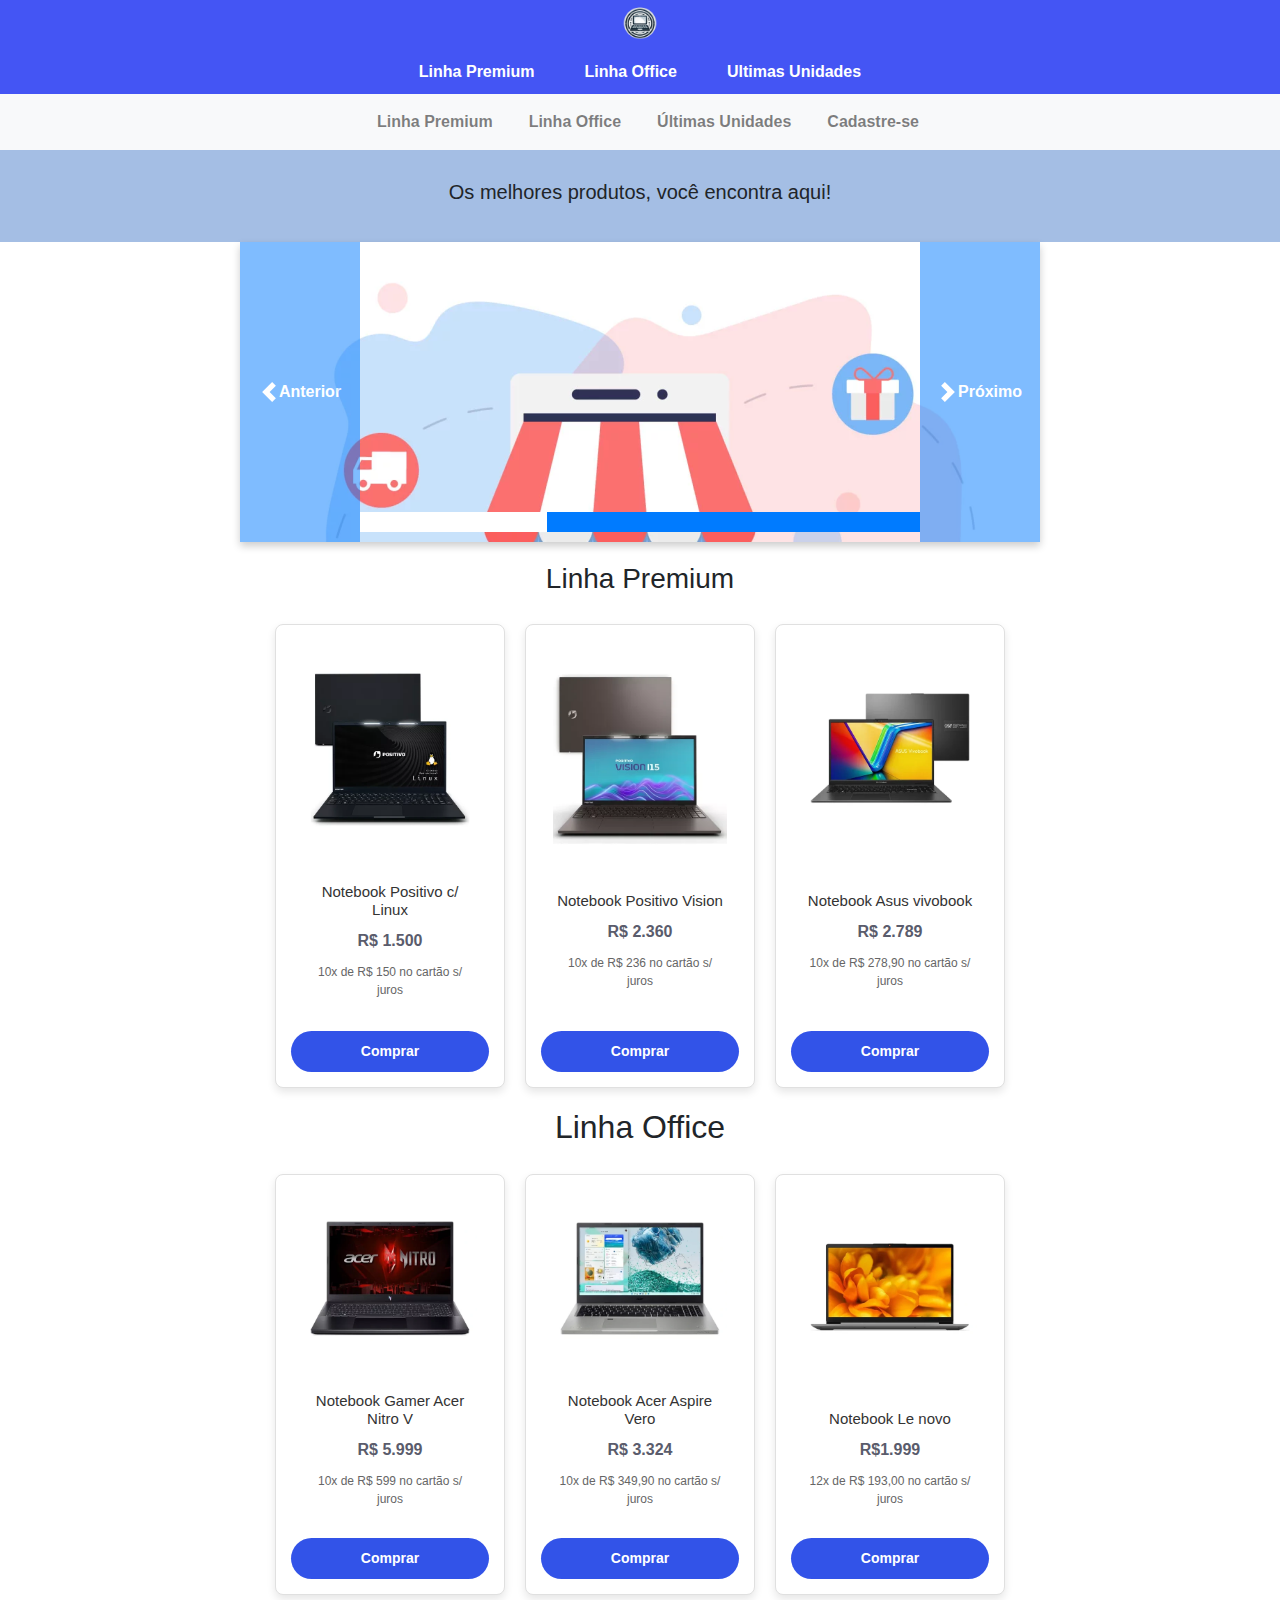
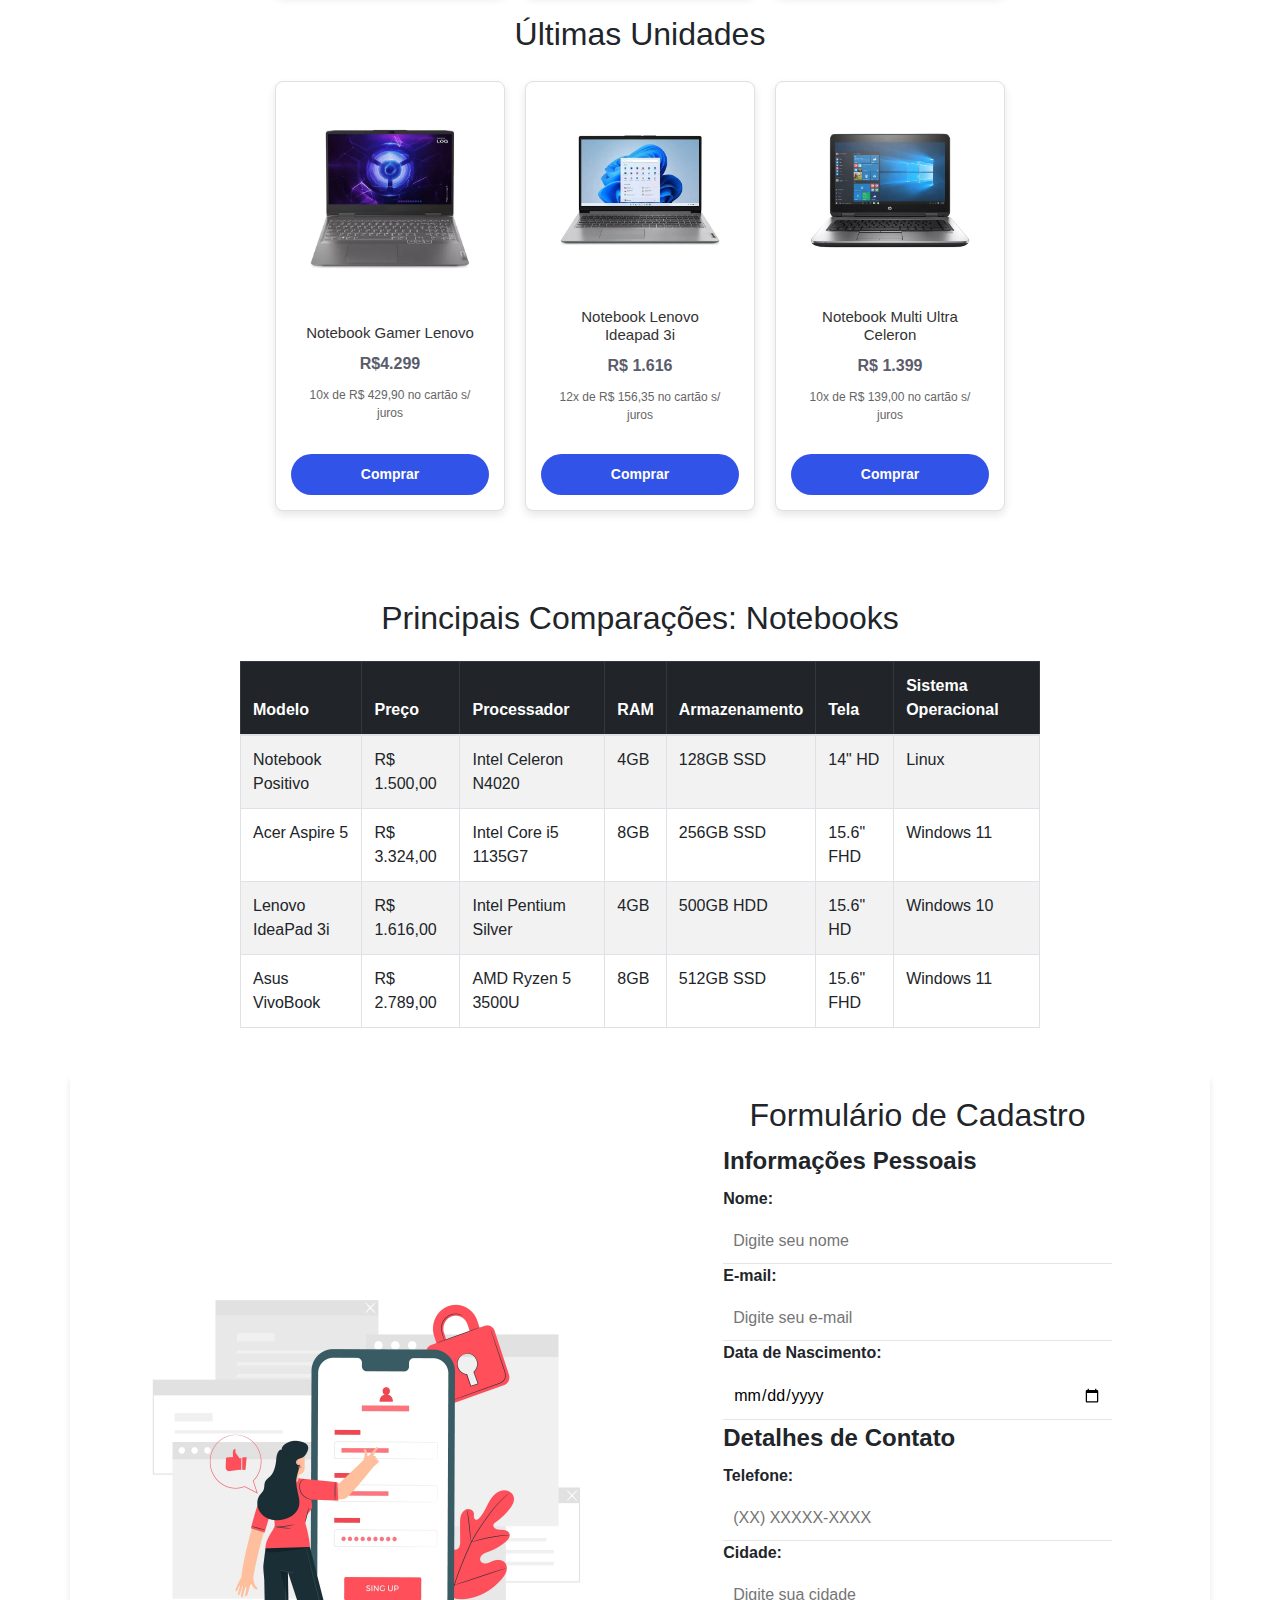
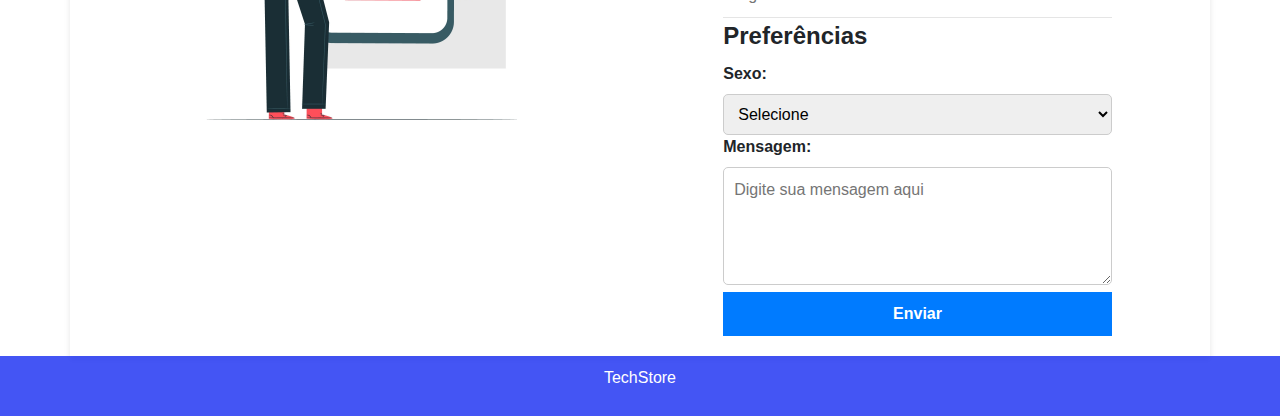
==== index.html @ 919fe923 "Add files via upload" ====
<!DOCTYPE html>
<html lang="pt-BR">
  <head>
    <meta charset="UTF-8" />
    <meta name="viewport" content="width=device-width, initial-scale=1.0" />
    <title>TechStore - Notebooks Premium e Office com Melhores Preços</title>
    <link rel="stylesheet" href="./style.css" />

    <meta name="description" content="TechStore: descubra notebooks premium e office com os melhores preços. Qualidade e ofertas imperdíveis!" />
    <meta name="keywords" content="notebooks, notebooks premium, notebooks office, tecnologia, ofertas de notebooks, melhores preços, TechStore" />
    <meta name="author" content="Jovana" />

    <meta property="og:title" content="TechStore - Notebooks Premium e Office com Melhores Preços" />
    <meta property="og:description" content="Confira nossa linha premium de notebooks com ofertas exclusivas." />
    <meta property="og:image" content="imagens/Logotipo.webp" />
    <meta property="og:url" content="https://veigaaax.github.io/Trabalho-2---Design-de-Interfaces/" />
    <meta property="og:type" content="website" />

    <link rel="stylesheet" href="https://cdn.jsdelivr.net/npm/bootstrap@4.0.0/dist/css/bootstrap.min.css" integrity="sha384-Gn5384xqQ1aoWXA+058RXPxPg6fy4IWvTNh0E263XmFcJlSAwiGgFAW/dAiS6JXm" crossorigin="anonymous">
    
  </head>
  
<body>

   
    <!-- Modais -->
    <!-- Modal para Notebook Positivo c/ Linux -->
    <div class="modal fade" id="modalpositivo" tabindex="-1" aria-labelledby="modalpositivoLabel" aria-hidden="true">
      <div class="modal-dialog">
        <div class="modal-content">
          <div class="modal-header">
            <h5 class="modal-title" id="modalpositivoLabel">Notebook Positivo c/ Linux</h5>
          </div>
          <div class="modal-body">
            <img src="imagens/positivo.webp" alt="Notebook Positivo" />
          </div>
          <div class="modal-footer">
            <button type="button" class="btn btn-secondary" data-bs-dismiss="modal">Fechar</button>
          </div>
        </div>
      </div>
    </div>

    <!-- Modal para Notebook Vision -->
    <div class="modal fade" id="modalvision" tabindex="-1" aria-labelledby="modalvisionLabel" aria-hidden="true">
      <div class="modal-dialog">
        <div class="modal-content">
          <div class="modal-header">
            <h5 class="modal-title" id="modalvisionLabel">Notebook Positivo Vision</h5>
          </div>
          <div class="modal-body">
            <img src="imagens/vision.webp" alt="Notebook Vision" />
          </div>
          <div class="modal-footer">
            <button type="button" class="btn btn-secondary" data-bs-dismiss="modal">Fechar</button>
          </div>
        </div>
      </div>
    </div>

    <!-- Modal para Notebook Asus Vivobook -->
    <div class="modal fade" id="modalvivobook" tabindex="-1" aria-labelledby="modalvivobookLabel" aria-hidden="true">
      <div class="modal-dialog">
        <div class="modal-content">
          <div class="modal-header">
            <h5 class="modal-title" id="modalvivobookLabel">Notebook Asus Vivobook</h5>
          </div>
          <div class="modal-body">
            <img src="imagens/vivobook.webp" alt="Notebook Vivobook" />
          </div>
          <div class="modal-footer">
            <button type="button" class="btn btn-secondary" data-bs-dismiss="modal">Fechar</button>
          </div>
        </div>
      </div>
    </div>

    <!-- Modal para Notebook Gamer Acer Nitro V -->
    <div class="modal fade" id="modalnitro" tabindex="-1" aria-labelledby="modalnitroLabel" aria-hidden="true">
      <div class="modal-dialog">
        <div class="modal-content">
          <div class="modal-header">
            <h5 class="modal-title" id="modalnitroLabel">Notebook Gamer Acer Nitro V</h5>
          </div>
          <div class="modal-body">
            <img src="imagens/acer_nitro.webp" alt="Notebook Gamer Acer Nitro V" />
          </div>
          <div class="modal-footer">
            <button type="button" class="btn btn-secondary" data-bs-dismiss="modal">Fechar</button>
          </div>
        </div>
      </div>
    </div>

    <!-- Modal para Notebook Acer Aspire Vero -->
    <div class="modal fade" id="modalaspire" tabindex="-1" aria-labelledby="modalaspireLabel" aria-hidden="true">
      <div class="modal-dialog">
        <div class="modal-content">
          <div class="modal-header">
            <h5 class="modal-title" id="modalaspireLabel">Notebook Acer Aspire Vero</h5>
          </div>
          <div class="modal-body">
            <img src="imagens/aspire.webp" alt="Notebook Acer Aspire Vero" />
          </div>
          <div class="modal-footer">
            <button type="button" class="btn btn-secondary" data-bs-dismiss="modal">Fechar</button>
          </div>
        </div>
      </div>
    </div>

    <!-- Modal para Notebook Lenovo -->
    <div class="modal fade" id="modallenovo" tabindex="-1" aria-labelledby="modallenovo" aria-hidden="true">
      <div class="modal-dialog">
        <div class="modal-content">
          <div class="modal-header">
            <h5 class="modal-title" id="modalceleronLabel">Notebook Multi Ultra Celeron</h5>
          </div>
          <div class="modal-body">
            <img src="imagens/celeron.webp" alt="Notebook Le novo" />
          </div>
          <div class="modal-footer">
            <button type="button" class="btn btn-secondary" data-bs-dismiss="modal">Fechar</button>
          </div>
        </div>
      </div>
    </div>

    <!-- Modal para Notebook Gamer Lenovo -->
    <div class="modal fade" id="modalgamerlenovo" tabindex="-1" aria-labelledby="modalgamerlenovoLabel" aria-hidden="true">
      <div class="modal-dialog">
        <div class="modal-content">
          <div class="modal-header">
            <h5 class="modal-title" id="modalgamerlenovoLabel">Notebook Gamer Lenovo</h5>
          </div>
          <div class="modal-body">
            <img src="imagens/gamer_le_novo.webp" alt="Notebook Gamer Lenovo" />
          </div>
          <div class="modal-footer">
            <button type="button" class="btn btn-secondary" data-bs-dismiss="modal">Fechar</button>
          </div>
        </div>
      </div>
    </div>

    <!-- Modal para Notebook Lenovo Ideapad -->
    <div class="modal fade" id="modalideapad" tabindex="-1" aria-labelledby="modalideapadLabel" aria-hidden="true">
      <div class="modal-dialog">
        <div class="modal-content">
          <div class="modal-header">
            <h5 class="modal-title" id="modalideapadLabel">Notebook Lenovo Ideapad 3i</h5>
          </div>
          <div class="modal-body">
            <img src="imagens/ideapad.webp" alt="Notebook Lenovo Ideapad 3i" />
          </div>
          <div class="modal-footer">
            <button type="button" class="btn btn-secondary" data-bs-dismiss="modal">Fechar</button>
          </div>
        </div>
      </div>
    </div>

    <!-- Modal para Notebook Multi Ultra Celeron -->
    <div class="modal fade" id="modalceleron" tabindex="-1" aria-labelledby="modalceleronLabel" aria-hidden="true">
      <div class="modal-dialog">
        <div class="modal-content">
          <div class="modal-header">
            <h5 class="modal-title" id="modalceleronLabel">Notebook Multi Ultra Celeron</h5>
          </div>
          <div class="modal-body">
            <img src="imagens/hp.webp" alt="Notebook Multi Ultra Celeron" />
          </div>
          <div class="modal-footer">
            <button type="button" class="btn btn-secondary" data-bs-dismiss="modal">Fechar</button>
          </div>
        </div>
      </div>
    </div>


    <header>
      <img id="logo" src="imagens/Logotipo.webp" alt="Logotipo - TechStore" />
      
      <nav >
        <ul class="menu-fixed">
          <li><a href="#Notebooks-1">Linha Premium</a></li>
          <li><a href="#Notebooks-2">Linha Office</a></li>
          <li><a href="#Ultimas-Unidades">Ultimas Unidades</a></li>
        </ul>
      </nav>
    </header>
    
    <nav class="navbar navbar-expand-lg navbar-light bg-light sticky-top">
      <div class="container-fluid">
        <a class="navbar-brand" href="#"></a>
        <button class="navbar-toggler" type="button" data-bs-toggle="collapse" data-bs-target="#navbarNav">
          <span class="navbar-toggler-icon"></span>
        </button>
        <div class="collapse navbar-collapse" id="navbarNav">
          <ul class="navbar-nav">
            <li class="nav-item"><a class="nav-link" href="#LinhaPremium">Linha Premium</a></li>
            <li class="nav-item"><a class="nav-link" href="#LinhaOffice">Linha Office</a></li>
            <li class="nav-item"><a class="nav-link" href="#Ultimasunidades">Últimas Unidades</a></li>
            <li class="nav-item"><a class="nav-link" href="#Cadastro">Cadastre-se</a></li>
            
          </ul>
        </div>
      </div>
    </nav>
    
        
    
    <main>
      <!-- BANNER -->
      <div class="titulo-container">
        <h5 class="titulo">Os melhores produtos, você encontra aqui!</h5>
      </div>

      
      <div id="carousel" class="carousel slide" data-bs-ride="carousel">
        <div class="carousel-indicators">
            <button type="button" data-bs-target="#carousel" data-bs-slide-to="0" class="active" aria-current="true" aria-label="Slide 1"></button>
            <button type="button" data-bs-target="#carousel" data-bs-slide-to="1" aria-label="Slide 2"></button>
            <button type="button" data-bs-target="#carousel" data-bs-slide-to="2" aria-label="Slide 3"></button>
        </div>
        <div class="carousel-inner">
            <div class="carousel-item active">
                <img src="imagens/compras.webp" class="d-block w-100" alt="compras" >
            </div>
            <div class="carousel-item">
                <img src="imagens/segurança.webp" class="d-block w-100" alt="segurança" >
            </div>
            <div class="carousel-item">
                <img src="imagens/entrega.webp" class="d-block w-100" alt="entrega" >
            </div>
        </div>
        <button class="carousel-control-prev" type="button" data-bs-target="#carousel" data-bs-slide="prev">
            <span class="carousel-control-prev-icon" aria-hidden="true"></span>
            <span class="visually-hidden">Anterior</span>
        </button>
        <button class="carousel-control-next" type="button" data-bs-target="#carousel" data-bs-slide="next">
            <span class="carousel-control-next-icon" aria-hidden="true"></span>
            <span class="visually-hidden">Próximo</span>
        </button>
    </div>
      
      <!-- CATALOG NOTEBOOKS -->
      <section class="catalog-notebooks">
        <div class="content">
          <div id="Notebooks-1">
            <h3 id="LinhaPremium">Linha Premium</h3>
            <div class="product-container">
              <div class="product-card">
                <button type="button" class="btn btn-primary product-image" data-bs-toggle="modal" data-bs-target="#modalpositivo">
                    <img src="imagens/positivo.webp" alt="Notebook positivo" />
                  </button>
                
                <div class="product-info">
                  <h2>Notebook Positivo c/ Linux</h2>
                  <div class="price-info">    
                    <span class="price">R$ 1.500</span>
                  </div>
                  <div class="installments">
                    10x de R$ 150 no cartão s/ juros
                  </div>
                </div>
                <button class="buy-button">Comprar</button>
              </div>

              <div class="product-card">
                <button type="button" class="btn btn-primary product-image" data-bs-toggle="modal" data-bs-target="#modalvision">
                  <img src="imagens/vision.webp" alt="Notebook positivo Vision" />
                </button>
                     <div class="product-info">
                  <h2>Notebook Positivo Vision</h2>
                  <div class="price-info">
                    <span class="price">R$ 2.360</span>
                  </div>
                  <div class="installments">
                    10x de R$ 236 no cartão s/ juros
                  </div>
                </div>
                <button class="buy-button">Comprar</button>
              </div>


              <div class="product-card">
                <button type="button" class="btn btn-primary product-image" data-bs-toggle="modal" data-bs-target="#modalvivobook">
                  <img src="imagens/vivobook.webp" alt="Notebook Vivobook" />
                </button>
                <div class="product-info">
                  <h2>Notebook Asus vivobook</h2>
                  <div class="price-info">
                    <span class="price">R$ 2.789</span>
                  </div>
                  <div class="installments">
                    10x de R$ 278,90 no cartão s/ juros
                  </div>
                </div>
                <button class="buy-button">Comprar</button>
              </div>
            </div>
          </div>
          <div id="Notebooks-2">
            <h2 id="LinhaOffice">Linha Office</h2>
            <div class="product-container">


              <div class="product-card">
                <button type="button" class="btn btn-primary product-image" data-bs-toggle="modal" data-bs-target="#modalnitro">
                  <img src="./imagens/acer_nitro.webp" alt="Notebook Nitro" />
                </button>
                <div class="product-info">
                  <h2>Notebook Gamer Acer Nitro V</h2>
                  <div class="price-info">
                    <span class="price">R$ 5.999</span>
                  </div>
                  <div class="installments">
                    10x de R$ 599 no cartão s/ juros
                  </div>
                </div>
                <button class="buy-button">Comprar</button>
              </div>


              <div class="product-card">
                <button type="button" class="btn btn-primary product-image" data-bs-toggle="modal" data-bs-target="#modalaspire">
                  <img src="./imagens/aspire.webp" alt=" Notebook Aspire" />
                </button>
                <div class="product-info">
                  <h2>Notebook Acer Aspire Vero</h2>
                  <div class="price-info">
                    <span class="price">R$ 3.324</span>
                  </div>
                  <div class="installments">
                    10x de R$ 349,90 no cartão s/ juros
                  </div>
                </div>
                <button class="buy-button">Comprar</button>
              </div>


              <div class="product-card">
                <button type="button" class="btn btn-primary product-image" data-bs-toggle="modal" data-bs-target="#modallenovo">
                  <img src="./imagens/celeron.webp" alt="Notebook Celeron" />
                </button>
                <div class="product-info">
                  <h2>Notebook Le novo</h2>
                  <div class="price-info">
                    <span class="price">R$1.999</span>
                  </div>
                  <div class="installments">
                    12x de R$ 193,00 no cartão s/ juros
                  </div>
                </div>
                <button class="buy-button">Comprar</button>
              </div>
            </div>
          </div>

          <div id="Ultimas-Unidades">
            <h2 id="Ultimasunidades">Últimas Unidades</h2>
            <div class="product-container">
              <div class="product-card">
                <button type="button" class="btn btn-primary product-image" data-bs-toggle="modal" data-bs-target="#modalgamerlenovo">
                  <img src="imagens/gamer_le_novo.webp" alt=" Notebook Gamer Lenovo" />
                </button>
                <div class="product-info">
                  <h2>Notebook Gamer Lenovo</h2>
                  <div class="price-info">
                    <span class="price">R$4.299</span>
                  </div>
                  <div class="installments">
                    10x de R$ 429,90 no cartão s/ juros
                  </div>
                </div>
                <button class="buy-button">Comprar</button>
              </div>


              <div class="product-card">
                <button type="button" class="btn btn-primary product-image" data-bs-toggle="modal" data-bs-target="#modalideapad">
                  <img src="imagens/ideapad.webp" alt="Notebook Ideapad" />
                </button>
                <div class="product-info">
                  <h2>Notebook Lenovo Ideapad 3i</h2>
                  <div class="price-info">
                    <span class="price">R$ 1.616</span>
                  </div>
                  <div class="installments">
                    12x de R$ 156,35 no cartão s/ juros
                  </div>
                </div>
                <button class="buy-button">Comprar</button>
              </div>


              <div class="product-card">
                <button type="button" class="btn btn-primary product-image" data-bs-toggle="modal" data-bs-target="#modalceleron">
                  <img src="imagens/hp.webp" alt="Notebook-hp" />
                </button>
                <div class="product-info">
                  <h2>Notebook Multi Ultra Celeron</h2>
                  <div class="price-info">
                    <span class="price">R$ 1.399 </span>
                  </div>
                  <div class="installments">
                    10x de R$ 139,00 no cartão s/ juros
                  </div>
                </div>
                <button class="buy-button">Comprar</button>
              </div>
            </div>
          </div>
        </div>
      </section>

      <div class="my-5">
        <h2 class="text-center mb-4">Principais Comparações:  Notebooks</h2>
        <table class="table table-bordered table-hover table-striped">
            <thead class="table-dark">
                <tr>
                    <th scope="col">Modelo</th>
                    <th scope="col">Preço</th>
                    <th scope="col">Processador</th>
                    <th scope="col">RAM</th>
                    <th scope="col">Armazenamento</th>
                    <th scope="col">Tela</th>
                    <th scope="col">Sistema Operacional</th>
                </tr>
            </thead>
            <tbody>
                <tr>
                    <td>Notebook Positivo</td>
                    <td>R$ 1.500,00</td>
                    <td>Intel Celeron N4020</td>
                    <td>4GB</td>
                    <td>128GB SSD</td>
                    <td>14" HD</td>
                    <td>Linux</td>
                </tr>
                <tr>
                    <td>Acer Aspire 5</td>
                    <td>R$ 3.324,00</td>
                    <td>Intel Core i5 1135G7</td>
                    <td>8GB</td>
                    <td>256GB SSD</td>
                    <td>15.6" FHD</td>
                    <td>Windows 11</td>
                </tr>
                <tr>
                    <td>Lenovo IdeaPad 3i</td>
                    <td>R$ 1.616,00</td>
                    <td>Intel Pentium Silver</td>
                    <td>4GB</td>
                    <td>500GB HDD</td>
                    <td>15.6" HD</td>
                    <td>Windows 10</td>
                </tr>
                <tr>
                    <td>Asus VivoBook</td>
                    <td>R$ 2.789,00</td>
                    <td>AMD Ryzen 5 3500U</td>
                    <td>8GB</td>
                    <td>512GB SSD</td>
                    <td>15.6" FHD</td>
                    <td>Windows 11</td>
                </tr>


            </tbody>
        </table>
    </div>

      <!-- FORM  -->
      <section class="container">
        <!-- IMAGE FORM -->
        <div class="container-img-form">
          <img
          src="imagens/Mobile-login.webp"
          alt="Imagem ilustrativa"
          />
        </div>

        
        
        <div class="container-formulario">
          <h2 id="Cadastro">Formulário de Cadastro</h2>
          <form action="https://exemplo.com/enviar-dados" method="post">
            <fieldset>
              <legend>Informações Pessoais</legend>
              <label for="nome">Nome:</label>
              <input
              type="text"
              id="nome"
              name="nome"
              placeholder="Digite seu nome"
              required
              />
              
              <label for="email">E-mail:</label>
              <input
              type="email"
              id="email"
              name="email"
              placeholder="Digite seu e-mail"
              required
              />
              
              <label for="data-nascimento">Data de Nascimento:</label>
              <input
              type="date"
              id="data-nascimento"
              name="data-nascimento"
              required
              />
            </fieldset>
            
            <fieldset>
              <legend>Detalhes de Contato</legend>
              <label for="telefone">Telefone:</label>
              <input
              type="tel"
              id="telefone"
              name="telefone"
              placeholder="(XX) XXXXX-XXXX"
              required
              />
              
              <label for="cidade">Cidade:</label>
              <input
                type="text"
                id="cidade"
                name="cidade"
                placeholder="Digite sua cidade"
                required
              />
            </fieldset>

            <fieldset>
              <legend>Preferências</legend>
              <label for="sexo">Sexo:</label>
              <select id="sexo" name="sexo" required>
                <option value="">Selecione</option>
                <option value="masculino">Masculino</option>
                <option value="feminino">Feminino</option>
                <option value="outro">Outro</option>
              </select>

              <label for="mensagem">Mensagem:</label>
              <textarea
              id="mensagem"
              name="mensagem"
              rows="4"
              placeholder="Digite sua mensagem aqui"
              ></textarea>
            </fieldset>
            
            <button type="submit">Enviar</button>
          </form>
        </div>
      </section>
    </main>

    <footer>
      <p>TechStore</p>
    </footer>
    <script src="https://cdn.jsdelivr.net/npm/@popperjs/core@2.11.6/dist/umd/popper.min.js"></script>
    <script src="https://cdn.jsdelivr.net/npm/bootstrap@5.3.0-alpha1/dist/js/bootstrap.min.js"></script>  </body>
  </html>
---- style.css ----
* {
    margin: 0;
    padding: 0;
    box-sizing: border-box;
}

body {
    font-family: 'Open Sans', sans-serif;
    line-height: 1.4;
    color: #1A1A40;
    display: flex;
    flex-direction: column;
    min-height: 100vh;
}

#logo{
 width: 50px;
 
}

header {
    background-color: #142af1cb;
    color: white;
    text-align: center;
    display: flex;
    align-items: center;
    justify-content: space-around;
    gap: 10px; 
}

main {
    width: 100%;
}

nav ul {
    display: flex;
    justify-content: center;
    list-style: none;
    padding: 0;
    margin: 0;
    overflow-x: auto; 
}

nav ul li {
    margin: 0 10px;
    white-space: nowrap; 
}

nav ul li a {
    color: white;
    text-decoration: none;
    font-weight: 600;
    padding: 10px 15px;
    display: block;
}

nav ul li a:hover {
    text-decoration: underline;
}

section {
    flex: 0.2;
    padding: 20px;
    display: flex;
    justify-content: center;
    align-items: center;
}

.titulo-container {
    width: 100%;
    padding: 30px;
    text-align: center;
    background-color:#064cb65d ;
    
}

.titulo {
    font-family: 'Montserrat', sans-serif;
    font-size: 20px;
    
}

.content {
    max-width: 800px;
    text-align: center;
}

.content img {
    max-width: 100%;
    height: auto;
    margin: 20px 0;
}

#notebook h3 {
    font-family: 'Open Sans', sans-serif;
    font-size: 25px;
    display: inline-block;
}

#navbarNav{
    justify-content: center !important;
}



.carousel {
    width: 100%; /* Controla a largura do carrossel (ajustável) */
    max-width: 800px; /* Define um limite máximo para largura */
    height: 300px; /* Altura específica para o carrossel */
    margin: 0 auto; /* Centraliza o carrossel horizontalmente */
    overflow: hidden; /* Evita que o conteúdo ultrapasse o carrossel */
    box-shadow: 0px 4px 8px rgba(0, 0, 0, 0.2); /* Sombra opcional */
}

/* Configuração para os itens do carrossel */
.carousel-item {
    display: flex;
    justify-content: center;
    align-items: center;
    /* height: 100%; Preenche toda a altura disponível */
}

/* Ajuste das imagens */
.carousel-item img {
    width: 100%; /* A imagem ocupa a largura do contêiner */
    height: 100%; /* A imagem ocupa a altura do contêiner */
    object-fit: cover; /* Ajusta a imagem para cobrir o contêiner proporcionalmente */
    object-position: center; /* Centraliza a imagem */
}

/* Configurações responsivas */
@media (max-width: 768px) {
    .carousel {
        width: 90%; /* Ajusta a largura para telas menores */
        height: 200px; /* Reduz a altura em telas pequenas */
    }}

@media (min-width: 1200px) {
    .carousel {
        max-height: 700px; /* Ajuste da altura em telas de desktop */
    }
}


/* Define tamanho fixo para a tabela */
table {
    width: 800px !important; /* Largura fixa */
    height: auto; /* Altura ajusta conforme o conteúdo */
    margin: auto; /* Centraliza a tabela */
  }
  
  /* Para celular (responsivo) */
  @media (max-width: 768px) {
    table {
      width: 100% !important; /* Permite que a tabela ocupe toda a tela em dispositivos menores */
    }
  }
  


footer {
    background-color:   #142af1cb;
    color: white;
    text-align: center;
    padding: 10px 0;
}
.btn-primary{   
    background: none !important;
    border: none !important;
}

.modal-body{
    overflow: hidden;
    display: flex;
    justify-content: center;
}


.product-container {
    display: flex;
    flex-wrap: wrap;
    justify-content: center;
    gap: 20px;
    max-width: 1000px;
    padding: 20px;
}

.catalog-notebooks{
    display: flex;
    justify-content: center;
}

.product-card {
    display: flex;
    flex-direction: column;
    justify-content: space-between;
    padding: 15px;
    width: 230px;
    background-color: #fff;
    border: 1px solid #e0e0e0;
    border-radius: 8px;
    box-shadow: 0 4px 8px rgba(0, 0, 0, 0.1);
    overflow: hidden;
    text-align: center;
}

.product-image {
    justify-content: center;
    width: 100%;
    height: 50%;
    display: flex;
    
}



.product-info {
    padding: 15px;
    
}

.product-info h2 {
    font-size: 15px;
    color: #333;
    margin: 10px 0;
}

.price-info {
    font-size: 16px;
    color: #333;
    margin: 10px 0;
}

.price {
    color: #5A5C6C;
    font-weight: bold;
}

.installments {
    font-size: 12px;
    color: #666;
    margin-bottom: 15px;
}

.buy-button {
    background-color: #2044e6ea;
    color: white;
    border: none;
    border-radius: 25px;
    padding: 10px 20px;
    font-size: 14px;
    font-weight: bold;
    cursor: pointer;
    transition: background-color 0.3s;
}

@media (max-width: 768px) {
    nav ul {
        justify-content: space-around;
        padding: 10px;
    }
    header {
        flex-direction: column;
        padding: 15px;
    }

}

@media (max-width: 509px) {
    nav ul {
        display:grid;
        justify-content: space-around;
        padding: 10px;
    }
    header {
        flex-direction: column;
        padding: 15px;
    }

}

---
body {
    font-family: Arial, sans-serif;
    margin: 0;
    padding: 0;
    display: flex;
    justify-content: center;
    align-items: center;
    height: 100vh;
  
}

.container {
    display: grid;
    grid-template-columns: 1fr 1fr;
    padding: 20px;
    box-shadow: 0 4px 6px rgba(0, 0, 0, 0.1);
    width: 100%;
}

.container img {
    max-width: 100%;
    border-radius: 8px;
    object-fit: cover;
}

form {
    width: 100%;
    max-width: 70%;
}

input {
    border: none;
    border-bottom: 1px solid rgb(0, 0, 0, 0.1);
    width: 100%;
    padding: 10px;
    margin-bottom: 10px;
}

.container-img-form {
    width: 100%;
    display: flex;
    justify-content: center;
}

.container-img-form img {
    max-width: 500px;
}

.container-formulario {
    display: flex;
    flex-direction: column;
    justify-content: center;
    width: 100%;
    align-items: center;
}

fieldset {
    border: 1px solid #ccc;
    border-radius: 5px;
    margin-bottom: 15px;
    padding: 15px;
}

legend {
    font-weight: bold;
    padding: 0 10px;
}

label {
    font-weight: bold;
    margin-bottom: 5px;
    display: block;
}

select, textarea, button {
    width: 100%;
    margin-bottom: 15px;
    padding: 10px;
    border: 1px solid #ccc;
    border-radius: 5px;
    font-size: 14px;
}

button {
    background-color: #007BFF;
    color: white;
    border: none;
    cursor: pointer;
    font-weight: bold;
}

button:hover {
    background-color: #0056b3;
}

@media (max-width: 1000px) {
    .container {
        grid-template-columns: 1fr;
    }

    .container-img-form {
        grid-row: 2;
    }

    .container img {
        margin-bottom: 20px;
    }
}
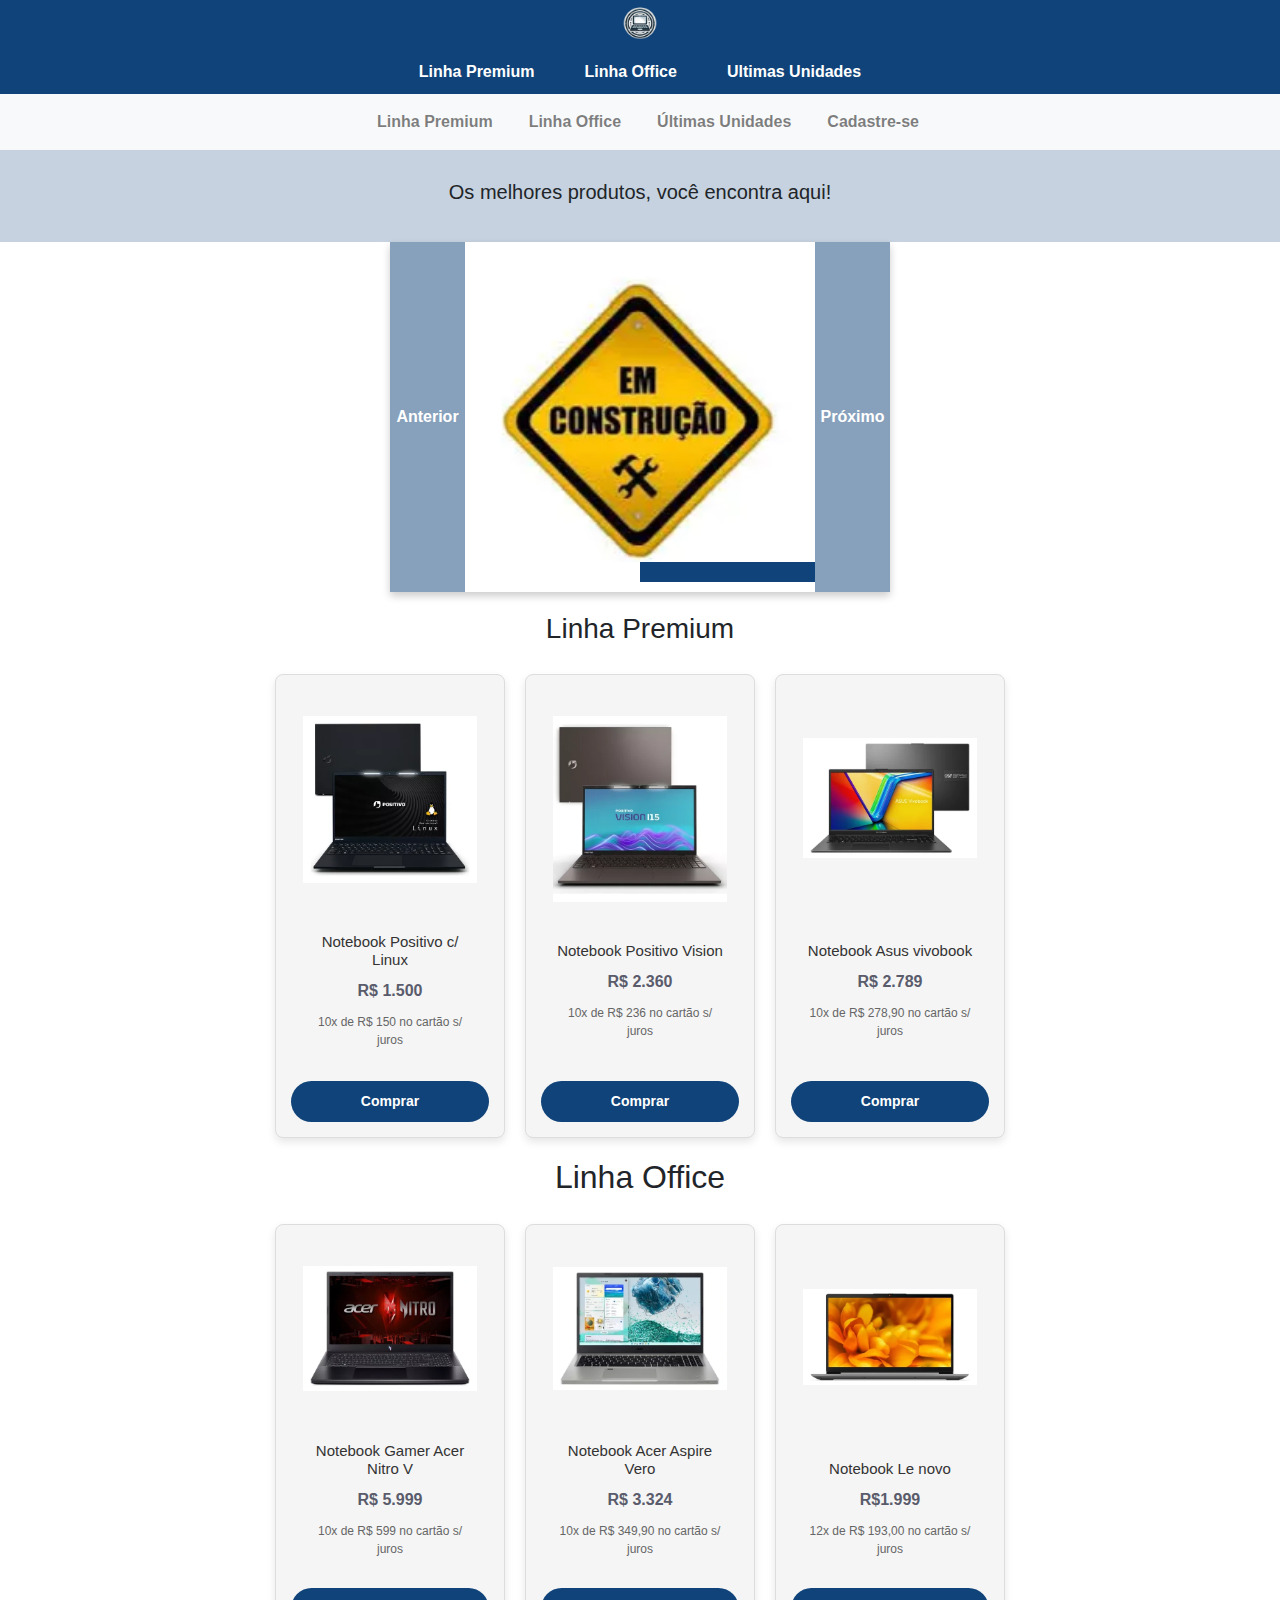
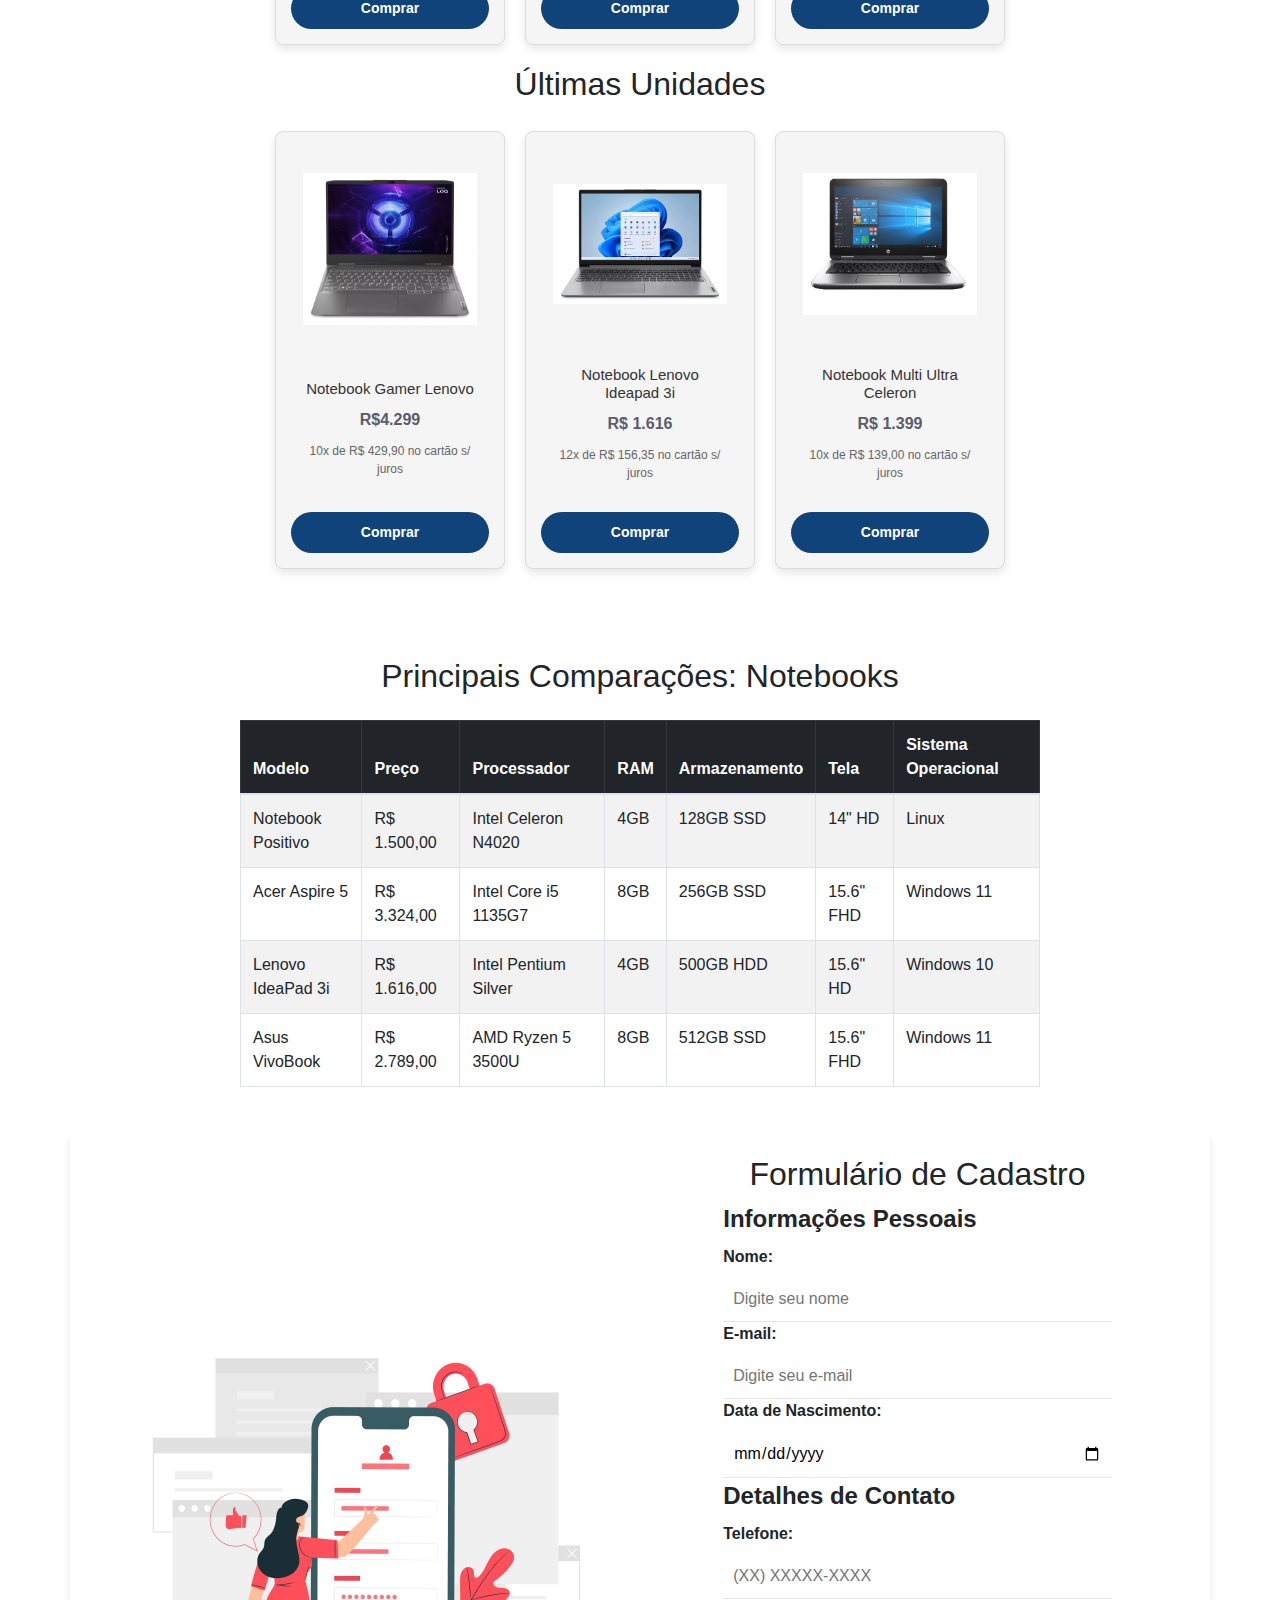
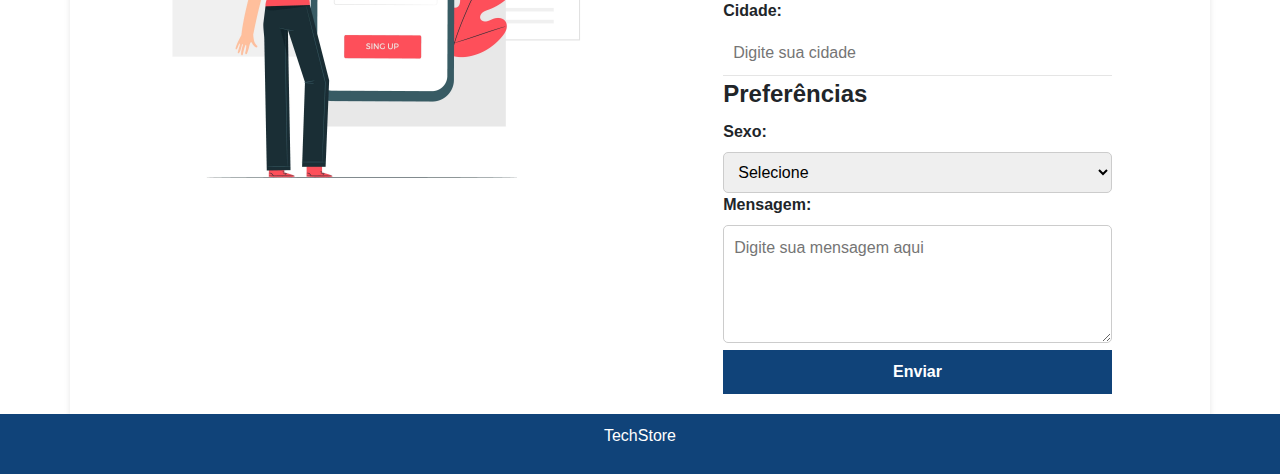
==== commit 348e7b87: "agoravai" ====
--- a/index.html
+++ b/index.html
@@ -13,7 +13,7 @@
     <meta property="og:title" content="TechStore - Notebooks Premium e Office com Melhores Preços" />
     <meta property="og:description" content="Confira nossa linha premium de notebooks com ofertas exclusivas." />
     <meta property="og:image" content="imagens/Logotipo.webp" />
-    <meta property="og:url" content="https://veigaaax.github.io/Trabalho-2---Design-de-Interfaces/" />
+    <meta property="og:url" content="https://veigaaax.github.io/Trabalho--4---Design-de-Interfaces/" />
     <meta property="og:type" content="website" />
 
     <link rel="stylesheet" href="https://cdn.jsdelivr.net/npm/bootstrap@4.0.0/dist/css/bootstrap.min.css" integrity="sha384-Gn5384xqQ1aoWXA+058RXPxPg6fy4IWvTNh0E263XmFcJlSAwiGgFAW/dAiS6JXm" crossorigin="anonymous">
@@ -190,7 +190,7 @@
       </nav>
     </header>
     
-    <nav class="navbar navbar-expand-lg navbar-light bg-light sticky-top">
+    <nav class="navbar navbar-expand-lg navbar-light bg-light sticky-top ">
       <div class="container-fluid">
         <a class="navbar-brand" href="#"></a>
         <button class="navbar-toggler" type="button" data-bs-toggle="collapse" data-bs-target="#navbarNav">
@@ -216,33 +216,36 @@
         <h5 class="titulo">Os melhores produtos, você encontra aqui!</h5>
       </div>
 
-      
-      <div id="carousel" class="carousel slide" data-bs-ride="carousel">
-        <div class="carousel-indicators">
-            <button type="button" data-bs-target="#carousel" data-bs-slide-to="0" class="active" aria-current="true" aria-label="Slide 1"></button>
-            <button type="button" data-bs-target="#carousel" data-bs-slide-to="1" aria-label="Slide 2"></button>
-            <button type="button" data-bs-target="#carousel" data-bs-slide-to="2" aria-label="Slide 3"></button>
-        </div>
-        <div class="carousel-inner">
-            <div class="carousel-item active">
-                <img src="imagens/compras.webp" class="d-block w-100" alt="compras" >
-            </div>
-            <div class="carousel-item">
-                <img src="imagens/segurança.webp" class="d-block w-100" alt="segurança" >
-            </div>
-            <div class="carousel-item">
-                <img src="imagens/entrega.webp" class="d-block w-100" alt="entrega" >
-            </div>
-        </div>
-        <button class="carousel-control-prev" type="button" data-bs-target="#carousel" data-bs-slide="prev">
-            <span class="carousel-control-prev-icon" aria-hidden="true"></span>
-            <span class="visually-hidden">Anterior</span>
-        </button>
-        <button class="carousel-control-next" type="button" data-bs-target="#carousel" data-bs-slide="next">
-            <span class="carousel-control-next-icon" aria-hidden="true"></span>
-            <span class="visually-hidden">Próximo</span>
-        </button>
-    </div>
+   <div id="carousel" class="carousel slide" data-bs-ride="carousel" aria-label="Carrossel de Destaques">
+    <!-- Indicadores -->
+    <div class="carousel-indicators">
+        <button type="button" data-bs-target="#carousel" data-bs-slide-to="0" class="active" aria-current="true" aria-label="Slide de Tecnologia 4K"></button>
+        <button type="button" data-bs-target="#carousel" data-bs-slide-to="1" aria-label="Slide de Entrega Rápida"></button>
+    </div>
+
+    <!-- Slides -->
+    <div class="carousel-inner">
+        <!-- Primeiro Slide -->
+        <div class="carousel-item active">
+            <img src="imagens/emConstrucao.webp" class="d-block w-100" alt="Imagem representando em construção">
+        </div>
+        <!-- Segundo Slide -->
+        <div class="carousel-item">
+            <img src="imagens/entrega.webp" class="d-block w-100" alt="Imagem representando entrega rápida e segura">
+        </div>
+    </div>
+
+    <!-- Controles -->
+    <button class="carousel-control-prev" type="button" data-bs-target="#carousel" data-bs-slide="prev" aria-label="Anterior">
+        <span class="carousel-control-prev-icon" aria-hidden="true"></span>
+        <span class="visually-hidden">Anterior</span>
+    </button>
+    <button class="carousel-control-next" type="button" data-bs-target="#carousel" data-bs-slide="next" aria-label="Próximo">
+        <span class="carousel-control-next-icon" aria-hidden="true"></span>
+        <span class="visually-hidden">Próximo</span>
+    </button>
+</div>
+
       
       <!-- CATALOG NOTEBOOKS -->
       <section class="catalog-notebooks">
--- a/style.css
+++ b/style.css
@@ -8,7 +8,7 @@
 body {
     font-family: 'Open Sans', sans-serif;
     line-height: 1.4;
-    color: #1A1A40;
+    color: #104379;
     display: flex;
     flex-direction: column;
     min-height: 100vh;
@@ -20,7 +20,7 @@
 }
 
 header {
-    background-color: #142af1cb;
+    background-color: #104379;
     color: white;
     text-align: center;
     display: flex;
@@ -71,7 +71,7 @@
     width: 100%;
     padding: 30px;
     text-align: center;
-    background-color:#064cb65d ;
+    background-color:#1043793d ;
     
 }
 
@@ -102,65 +102,63 @@
     justify-content: center !important;
 }
 
-
+.navbar-botao{
+    background-color:#104379;
+}
 
 .carousel {
-    width: 100%; /* Controla a largura do carrossel (ajustável) */
-    max-width: 800px; /* Define um limite máximo para largura */
-    height: 300px; /* Altura específica para o carrossel */
-    margin: 0 auto; /* Centraliza o carrossel horizontalmente */
-    overflow: hidden; /* Evita que o conteúdo ultrapasse o carrossel */
-    box-shadow: 0px 4px 8px rgba(0, 0, 0, 0.2); /* Sombra opcional */
-}
-
-/* Configuração para os itens do carrossel */
+    width: 500px !important; /* Largura fixa */
+    height: 350px !important; /* Altura fixa */
+    margin: 0 auto !important; /* Centraliza horizontalmente */
+    overflow: hidden; /* Evita que o conteúdo exceda o contêiner */
+    box-shadow: 0px 4px 8px rgba(0, 0, 0, 0.2);
+}
+
+.carousel-item img {
+    width: 100% !important; /* Igual à largura do carousel */
+    height: 350px; /* Igual à altura do carousel */
+    object-fit: contain !important; /* Ajusta o conteúdo sem distorção */
+    object-position: center !important; /* Centraliza a imagem */
+}
+
+
 .carousel-item {
     display: flex;
     justify-content: center;
     align-items: center;
-    /* height: 100%; Preenche toda a altura disponível */
-}
-
-/* Ajuste das imagens */
-.carousel-item img {
-    width: 100%; /* A imagem ocupa a largura do contêiner */
-    height: 100%; /* A imagem ocupa a altura do contêiner */
-    object-fit: cover; /* Ajusta a imagem para cobrir o contêiner proporcionalmente */
-    object-position: center; /* Centraliza a imagem */
-}
-
-/* Configurações responsivas */
+    height: 100%;
+}
+
+
 @media (max-width: 768px) {
     .carousel {
-        width: 90%; /* Ajusta a largura para telas menores */
-        height: 200px; /* Reduz a altura em telas pequenas */
-    }}
+        width: 90%;
+        height: 200px;
+    }
+}
 
 @media (min-width: 1200px) {
     .carousel {
-        max-height: 700px; /* Ajuste da altura em telas de desktop */
-    }
-}
-
-
-/* Define tamanho fixo para a tabela */
+        max-height: 700px;
+    }
+}
+
 table {
-    width: 800px !important; /* Largura fixa */
-    height: auto; /* Altura ajusta conforme o conteúdo */
-    margin: auto; /* Centraliza a tabela */
-  }
-  
-  /* Para celular (responsivo) */
-  @media (max-width: 768px) {
+    width: 800px !important;
+    height: auto;
+    margin: auto;
+}
+
+@media (max-width: 768px) {
     table {
-      width: 100% !important; /* Permite que a tabela ocupe toda a tela em dispositivos menores */
-    }
-  }
-  
+        width: 100% !important;
+    }
+}
+
 
 
 footer {
-    background-color:   #142af1cb;
+    background-color:   #104379;
     color: white;
     text-align: center;
     padding: 10px 0;
@@ -197,12 +195,13 @@
     justify-content: space-between;
     padding: 15px;
     width: 230px;
-    background-color: #fff;
-    border: 1px solid #e0e0e0;
+    background-color: #F5F5F5;
+    border: 1px solid #DDD;
     border-radius: 8px;
     box-shadow: 0 4px 8px rgba(0, 0, 0, 0.1);
     overflow: hidden;
     text-align: center;
+    color: #1A1A40; 
 }
 
 .product-image {
@@ -243,9 +242,11 @@
     margin-bottom: 15px;
 }
 
+
+
 .buy-button {
-    background-color: #2044e6ea;
-    color: white;
+    background-color: #104379; 
+    color: #FFFFFF;
     border: none;
     border-radius: 25px;
     padding: 10px 20px;
@@ -263,6 +264,8 @@
     header {
         flex-direction: column;
         padding: 15px;
+        background-color: #0A1E99; /* Azul mais escuro */
+        color: #FFFFFF; /* Branco puro */
     }
 
 }
@@ -365,7 +368,7 @@
 }
 
 button {
-    background-color: #007BFF;
+    background-color: #104379;
     color: white;
     border: none;
     cursor: pointer;
@@ -373,7 +376,7 @@
 }
 
 button:hover {
-    background-color: #0056b3;
+    background-color: #104379;
 }
 
 @media (max-width: 1000px) {
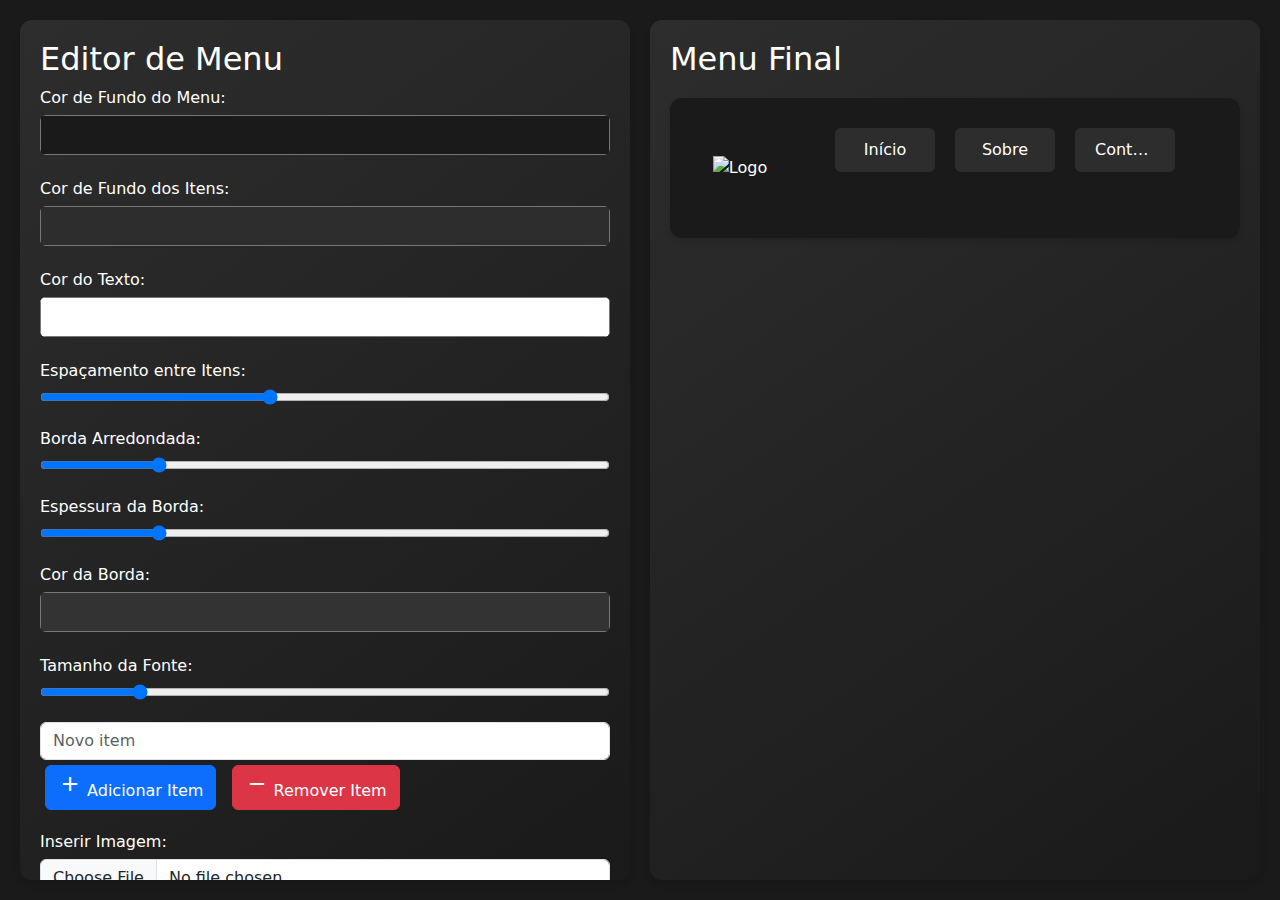
==== commit 1d713ac2: "Add files via upload" ====
--- a/index.html
+++ b/index.html
@@ -1,573 +1,97 @@
 <!DOCTYPE html>
 <html lang="pt-BR">
-  <head>
-    <meta charset="UTF-8" />
-    <meta name="viewport" content="width=device-width, initial-scale=1.0" />
-    <title>TechStore - Notebooks Premium e Office com Melhores Preços</title>
-    <link rel="stylesheet" href="./style.css" />
+<head>
+    <meta charset="UTF-8">
+    <meta name="viewport" content="width=device-width, initial-scale=1.0">
+    <title>Editor de Menu</title>
+    <link href="https://cdn.jsdelivr.net/npm/bootstrap@5.1.3/dist/css/bootstrap.min.css" rel="stylesheet">
+    <link href="https://fonts.googleapis.com/icon?family=Material+Icons" rel="stylesheet">
+    <link rel="stylesheet" href="./style.css">
+</head>
+<body>
+    <div class="container">
+        <!-- Painel de Controle (Editor) -->
+        <div class="editor-panel">
+            <h2>Editor de Menu</h2>
 
-    <meta name="description" content="TechStore: descubra notebooks premium e office com os melhores preços. Qualidade e ofertas imperdíveis!" />
-    <meta name="keywords" content="notebooks, notebooks premium, notebooks office, tecnologia, ofertas de notebooks, melhores preços, TechStore" />
-    <meta name="author" content="Jovana" />
+            <!-- Controles de Personalização -->
+            <div class="control-group">
+                <label for="bg-color">Cor de Fundo do Menu:</label>
+                <input type="color" id="bg-color" value="#1a1a1a">
+            </div>
 
-    <meta property="og:title" content="TechStore - Notebooks Premium e Office com Melhores Preços" />
-    <meta property="og:description" content="Confira nossa linha premium de notebooks com ofertas exclusivas." />
-    <meta property="og:image" content="imagens/Logotipo.webp" />
-    <meta property="og:url" content="https://veigaaax.github.io/Trabalho--4---Design-de-Interfaces/" />
-    <meta property="og:type" content="website" />
+            <div class="control-group">
+                <label for="item-bg-color">Cor de Fundo dos Itens:</label>
+                <input type="color" id="item-bg-color" value="#2d2d2d">
+            </div>
 
-    <link rel="stylesheet" href="https://cdn.jsdelivr.net/npm/bootstrap@4.0.0/dist/css/bootstrap.min.css" integrity="sha384-Gn5384xqQ1aoWXA+058RXPxPg6fy4IWvTNh0E263XmFcJlSAwiGgFAW/dAiS6JXm" crossorigin="anonymous">
-    
-  </head>
-  
-<body>
+            <div class="control-group">
+                <label for="text-color">Cor do Texto:</label>
+                <input type="color" id="text-color" value="#ffffff">
+            </div>
 
-   
-    <!-- Modais -->
-    <!-- Modal para Notebook Positivo c/ Linux -->
-    <div class="modal fade" id="modalpositivo" tabindex="-1" aria-labelledby="modalpositivoLabel" aria-hidden="true">
-      <div class="modal-dialog">
-        <div class="modal-content">
-          <div class="modal-header">
-            <h5 class="modal-title" id="modalpositivoLabel">Notebook Positivo c/ Linux</h5>
-          </div>
-          <div class="modal-body">
-            <img src="imagens/positivo.webp" alt="Notebook Positivo" />
-          </div>
-          <div class="modal-footer">
-            <button type="button" class="btn btn-secondary" data-bs-dismiss="modal">Fechar</button>
-          </div>
+            <div class="control-group">
+                <label for="spacing">Espaçamento entre Itens:</label>
+                <input type="range" id="spacing" min="0" max="50" value="20">
+            </div>
+
+            <div class="control-group">
+                <label for="border-radius">Borda Arredondada:</label>
+                <input type="range" id="border-radius" min="0" max="20" value="4">
+            </div>
+
+            <div class="control-group">
+                <label for="border-width">Espessura da Borda:</label>
+                <input type="range" id="border-width" min="0" max="5" value="1">
+            </div>
+
+            <div class="control-group">
+                <label for="border-color">Cor da Borda:</label>
+                <input type="color" id="border-color" value="#333333">
+            </div>
+
+            <div class="control-group">
+                <label for="font-size">Tamanho da Fonte:</label>
+                <input type="range" id="font-size" min="12" max="24" value="14">
+            </div>
+
+            <!-- Controles de Menu -->
+            <div class="control-group">
+                <input type="text" id="new-item" placeholder="Novo item" class="form-control">
+                <button onclick="addItem()" class="btn btn-primary">
+                    <i class="material-icons">add</i> Adicionar Item
+                </button>
+                <button onclick="removeItem()" class="btn btn-danger">
+                    <i class="material-icons">remove</i> Remover Item
+                </button>
+            </div>
+
+            <!-- Controles de Imagem -->
+            <div class="control-group">
+                <label for="image-upload">Inserir Imagem:</label>
+                <input type="file" id="image-upload" accept="image/*" class="form-control">
+                <button onclick="removeImage()" class="btn btn-outline-danger mt-2">
+                    <i class="material-icons">delete</i> Remover Logo
+                </button>
+            </div>
         </div>
-      </div>
-    </div>
 
-    <!-- Modal para Notebook Vision -->
-    <div class="modal fade" id="modalvision" tabindex="-1" aria-labelledby="modalvisionLabel" aria-hidden="true">
-      <div class="modal-dialog">
-        <div class="modal-content">
-          <div class="modal-header">
-            <h5 class="modal-title" id="modalvisionLabel">Notebook Positivo Vision</h5>
-          </div>
-          <div class="modal-body">
-            <img src="imagens/vision.webp" alt="Notebook Vision" />
-          </div>
-          <div class="modal-footer">
-            <button type="button" class="btn btn-secondary" data-bs-dismiss="modal">Fechar</button>
-          </div>
-        </div>
-      </div>
-    </div>
-
-    <!-- Modal para Notebook Asus Vivobook -->
-    <div class="modal fade" id="modalvivobook" tabindex="-1" aria-labelledby="modalvivobookLabel" aria-hidden="true">
-      <div class="modal-dialog">
-        <div class="modal-content">
-          <div class="modal-header">
-            <h5 class="modal-title" id="modalvivobookLabel">Notebook Asus Vivobook</h5>
-          </div>
-          <div class="modal-body">
-            <img src="imagens/vivobook.webp" alt="Notebook Vivobook" />
-          </div>
-          <div class="modal-footer">
-            <button type="button" class="btn btn-secondary" data-bs-dismiss="modal">Fechar</button>
-          </div>
-        </div>
-      </div>
-    </div>
-
-    <!-- Modal para Notebook Gamer Acer Nitro V -->
-    <div class="modal fade" id="modalnitro" tabindex="-1" aria-labelledby="modalnitroLabel" aria-hidden="true">
-      <div class="modal-dialog">
-        <div class="modal-content">
-          <div class="modal-header">
-            <h5 class="modal-title" id="modalnitroLabel">Notebook Gamer Acer Nitro V</h5>
-          </div>
-          <div class="modal-body">
-            <img src="imagens/acer_nitro.webp" alt="Notebook Gamer Acer Nitro V" />
-          </div>
-          <div class="modal-footer">
-            <button type="button" class="btn btn-secondary" data-bs-dismiss="modal">Fechar</button>
-          </div>
-        </div>
-      </div>
-    </div>
-
-    <!-- Modal para Notebook Acer Aspire Vero -->
-    <div class="modal fade" id="modalaspire" tabindex="-1" aria-labelledby="modalaspireLabel" aria-hidden="true">
-      <div class="modal-dialog">
-        <div class="modal-content">
-          <div class="modal-header">
-            <h5 class="modal-title" id="modalaspireLabel">Notebook Acer Aspire Vero</h5>
-          </div>
-          <div class="modal-body">
-            <img src="imagens/aspire.webp" alt="Notebook Acer Aspire Vero" />
-          </div>
-          <div class="modal-footer">
-            <button type="button" class="btn btn-secondary" data-bs-dismiss="modal">Fechar</button>
-          </div>
-        </div>
-      </div>
-    </div>
-
-    <!-- Modal para Notebook Lenovo -->
-    <div class="modal fade" id="modallenovo" tabindex="-1" aria-labelledby="modallenovo" aria-hidden="true">
-      <div class="modal-dialog">
-        <div class="modal-content">
-          <div class="modal-header">
-            <h5 class="modal-title" id="modalceleronLabel">Notebook Multi Ultra Celeron</h5>
-          </div>
-          <div class="modal-body">
-            <img src="imagens/celeron.webp" alt="Notebook Le novo" />
-          </div>
-          <div class="modal-footer">
-            <button type="button" class="btn btn-secondary" data-bs-dismiss="modal">Fechar</button>
-          </div>
-        </div>
-      </div>
-    </div>
-
-    <!-- Modal para Notebook Gamer Lenovo -->
-    <div class="modal fade" id="modalgamerlenovo" tabindex="-1" aria-labelledby="modalgamerlenovoLabel" aria-hidden="true">
-      <div class="modal-dialog">
-        <div class="modal-content">
-          <div class="modal-header">
-            <h5 class="modal-title" id="modalgamerlenovoLabel">Notebook Gamer Lenovo</h5>
-          </div>
-          <div class="modal-body">
-            <img src="imagens/gamer_le_novo.webp" alt="Notebook Gamer Lenovo" />
-          </div>
-          <div class="modal-footer">
-            <button type="button" class="btn btn-secondary" data-bs-dismiss="modal">Fechar</button>
-          </div>
-        </div>
-      </div>
-    </div>
-
-    <!-- Modal para Notebook Lenovo Ideapad -->
-    <div class="modal fade" id="modalideapad" tabindex="-1" aria-labelledby="modalideapadLabel" aria-hidden="true">
-      <div class="modal-dialog">
-        <div class="modal-content">
-          <div class="modal-header">
-            <h5 class="modal-title" id="modalideapadLabel">Notebook Lenovo Ideapad 3i</h5>
-          </div>
-          <div class="modal-body">
-            <img src="imagens/ideapad.webp" alt="Notebook Lenovo Ideapad 3i" />
-          </div>
-          <div class="modal-footer">
-            <button type="button" class="btn btn-secondary" data-bs-dismiss="modal">Fechar</button>
-          </div>
-        </div>
-      </div>
-    </div>
-
-    <!-- Modal para Notebook Multi Ultra Celeron -->
-    <div class="modal fade" id="modalceleron" tabindex="-1" aria-labelledby="modalceleronLabel" aria-hidden="true">
-      <div class="modal-dialog">
-        <div class="modal-content">
-          <div class="modal-header">
-            <h5 class="modal-title" id="modalceleronLabel">Notebook Multi Ultra Celeron</h5>
-          </div>
-          <div class="modal-body">
-            <img src="imagens/hp.webp" alt="Notebook Multi Ultra Celeron" />
-          </div>
-          <div class="modal-footer">
-            <button type="button" class="btn btn-secondary" data-bs-dismiss="modal">Fechar</button>
-          </div>
-        </div>
-      </div>
-    </div>
-
-
-    <header>
-      <img id="logo" src="imagens/Logotipo.webp" alt="Logotipo - TechStore" />
-      
-      <nav >
-        <ul class="menu-fixed">
-          <li><a href="#Notebooks-1">Linha Premium</a></li>
-          <li><a href="#Notebooks-2">Linha Office</a></li>
-          <li><a href="#Ultimas-Unidades">Ultimas Unidades</a></li>
-        </ul>
-      </nav>
-    </header>
-    
-    <nav class="navbar navbar-expand-lg navbar-light bg-light sticky-top ">
-      <div class="container-fluid">
-        <a class="navbar-brand" href="#"></a>
-        <button class="navbar-toggler" type="button" data-bs-toggle="collapse" data-bs-target="#navbarNav">
-          <span class="navbar-toggler-icon"></span>
-        </button>
-        <div class="collapse navbar-collapse" id="navbarNav">
-          <ul class="navbar-nav">
-            <li class="nav-item"><a class="nav-link" href="#LinhaPremium">Linha Premium</a></li>
-            <li class="nav-item"><a class="nav-link" href="#LinhaOffice">Linha Office</a></li>
-            <li class="nav-item"><a class="nav-link" href="#Ultimasunidades">Últimas Unidades</a></li>
-            <li class="nav-item"><a class="nav-link" href="#Cadastro">Cadastre-se</a></li>
-            
-          </ul>
-        </div>
-      </div>
-    </nav>
-    
-        
-    
-    <main>
-      <!-- BANNER -->
-      <div class="titulo-container">
-        <h5 class="titulo">Os melhores produtos, você encontra aqui!</h5>
-      </div>
-
-   <div id="carousel" class="carousel slide" data-bs-ride="carousel" aria-label="Carrossel de Destaques">
-    <!-- Indicadores -->
-    <div class="carousel-indicators">
-        <button type="button" data-bs-target="#carousel" data-bs-slide-to="0" class="active" aria-current="true" aria-label="Slide de Tecnologia 4K"></button>
-        <button type="button" data-bs-target="#carousel" data-bs-slide-to="1" aria-label="Slide de Entrega Rápida"></button>
-    </div>
-
-    <!-- Slides -->
-    <div class="carousel-inner">
-        <!-- Primeiro Slide -->
-        <div class="carousel-item active">
-            <img src="imagens/emConstrucao.webp" class="d-block w-100" alt="Imagem representando em construção">
-        </div>
-        <!-- Segundo Slide -->
-        <div class="carousel-item">
-            <img src="imagens/entrega.webp" class="d-block w-100" alt="Imagem representando entrega rápida e segura">
+        <!-- Visualização do Menu -->
+        <div class="preview-panel">
+            <h2>Menu Final</h2>
+            <div class="menu-container">
+                <div class="menu-image">
+                    <img id="menu-image" src="" alt="Logo">
+                </div>
+                <div class="menu-items" id="menu">
+                    <div class="menu-item" contenteditable="true">Início</div>
+                    <div class="menu-item" contenteditable="true">Sobre</div>
+                    <div class="menu-item" contenteditable="true">Contato</div>
+                </div>
+            </div>
         </div>
     </div>
 
-    <!-- Controles -->
-    <button class="carousel-control-prev" type="button" data-bs-target="#carousel" data-bs-slide="prev" aria-label="Anterior">
-        <span class="carousel-control-prev-icon" aria-hidden="true"></span>
-        <span class="visually-hidden">Anterior</span>
-    </button>
-    <button class="carousel-control-next" type="button" data-bs-target="#carousel" data-bs-slide="next" aria-label="Próximo">
-        <span class="carousel-control-next-icon" aria-hidden="true"></span>
-        <span class="visually-hidden">Próximo</span>
-    </button>
-</div>
-
-      
-      <!-- CATALOG NOTEBOOKS -->
-      <section class="catalog-notebooks">
-        <div class="content">
-          <div id="Notebooks-1">
-            <h3 id="LinhaPremium">Linha Premium</h3>
-            <div class="product-container">
-              <div class="product-card">
-                <button type="button" class="btn btn-primary product-image" data-bs-toggle="modal" data-bs-target="#modalpositivo">
-                    <img src="imagens/positivo.webp" alt="Notebook positivo" />
-                  </button>
-                
-                <div class="product-info">
-                  <h2>Notebook Positivo c/ Linux</h2>
-                  <div class="price-info">    
-                    <span class="price">R$ 1.500</span>
-                  </div>
-                  <div class="installments">
-                    10x de R$ 150 no cartão s/ juros
-                  </div>
-                </div>
-                <button class="buy-button">Comprar</button>
-              </div>
-
-              <div class="product-card">
-                <button type="button" class="btn btn-primary product-image" data-bs-toggle="modal" data-bs-target="#modalvision">
-                  <img src="imagens/vision.webp" alt="Notebook positivo Vision" />
-                </button>
-                     <div class="product-info">
-                  <h2>Notebook Positivo Vision</h2>
-                  <div class="price-info">
-                    <span class="price">R$ 2.360</span>
-                  </div>
-                  <div class="installments">
-                    10x de R$ 236 no cartão s/ juros
-                  </div>
-                </div>
-                <button class="buy-button">Comprar</button>
-              </div>
-
-
-              <div class="product-card">
-                <button type="button" class="btn btn-primary product-image" data-bs-toggle="modal" data-bs-target="#modalvivobook">
-                  <img src="imagens/vivobook.webp" alt="Notebook Vivobook" />
-                </button>
-                <div class="product-info">
-                  <h2>Notebook Asus vivobook</h2>
-                  <div class="price-info">
-                    <span class="price">R$ 2.789</span>
-                  </div>
-                  <div class="installments">
-                    10x de R$ 278,90 no cartão s/ juros
-                  </div>
-                </div>
-                <button class="buy-button">Comprar</button>
-              </div>
-            </div>
-          </div>
-          <div id="Notebooks-2">
-            <h2 id="LinhaOffice">Linha Office</h2>
-            <div class="product-container">
-
-
-              <div class="product-card">
-                <button type="button" class="btn btn-primary product-image" data-bs-toggle="modal" data-bs-target="#modalnitro">
-                  <img src="./imagens/acer_nitro.webp" alt="Notebook Nitro" />
-                </button>
-                <div class="product-info">
-                  <h2>Notebook Gamer Acer Nitro V</h2>
-                  <div class="price-info">
-                    <span class="price">R$ 5.999</span>
-                  </div>
-                  <div class="installments">
-                    10x de R$ 599 no cartão s/ juros
-                  </div>
-                </div>
-                <button class="buy-button">Comprar</button>
-              </div>
-
-
-              <div class="product-card">
-                <button type="button" class="btn btn-primary product-image" data-bs-toggle="modal" data-bs-target="#modalaspire">
-                  <img src="./imagens/aspire.webp" alt=" Notebook Aspire" />
-                </button>
-                <div class="product-info">
-                  <h2>Notebook Acer Aspire Vero</h2>
-                  <div class="price-info">
-                    <span class="price">R$ 3.324</span>
-                  </div>
-                  <div class="installments">
-                    10x de R$ 349,90 no cartão s/ juros
-                  </div>
-                </div>
-                <button class="buy-button">Comprar</button>
-              </div>
-
-
-              <div class="product-card">
-                <button type="button" class="btn btn-primary product-image" data-bs-toggle="modal" data-bs-target="#modallenovo">
-                  <img src="./imagens/celeron.webp" alt="Notebook Celeron" />
-                </button>
-                <div class="product-info">
-                  <h2>Notebook Le novo</h2>
-                  <div class="price-info">
-                    <span class="price">R$1.999</span>
-                  </div>
-                  <div class="installments">
-                    12x de R$ 193,00 no cartão s/ juros
-                  </div>
-                </div>
-                <button class="buy-button">Comprar</button>
-              </div>
-            </div>
-          </div>
-
-          <div id="Ultimas-Unidades">
-            <h2 id="Ultimasunidades">Últimas Unidades</h2>
-            <div class="product-container">
-              <div class="product-card">
-                <button type="button" class="btn btn-primary product-image" data-bs-toggle="modal" data-bs-target="#modalgamerlenovo">
-                  <img src="imagens/gamer_le_novo.webp" alt=" Notebook Gamer Lenovo" />
-                </button>
-                <div class="product-info">
-                  <h2>Notebook Gamer Lenovo</h2>
-                  <div class="price-info">
-                    <span class="price">R$4.299</span>
-                  </div>
-                  <div class="installments">
-                    10x de R$ 429,90 no cartão s/ juros
-                  </div>
-                </div>
-                <button class="buy-button">Comprar</button>
-              </div>
-
-
-              <div class="product-card">
-                <button type="button" class="btn btn-primary product-image" data-bs-toggle="modal" data-bs-target="#modalideapad">
-                  <img src="imagens/ideapad.webp" alt="Notebook Ideapad" />
-                </button>
-                <div class="product-info">
-                  <h2>Notebook Lenovo Ideapad 3i</h2>
-                  <div class="price-info">
-                    <span class="price">R$ 1.616</span>
-                  </div>
-                  <div class="installments">
-                    12x de R$ 156,35 no cartão s/ juros
-                  </div>
-                </div>
-                <button class="buy-button">Comprar</button>
-              </div>
-
-
-              <div class="product-card">
-                <button type="button" class="btn btn-primary product-image" data-bs-toggle="modal" data-bs-target="#modalceleron">
-                  <img src="imagens/hp.webp" alt="Notebook-hp" />
-                </button>
-                <div class="product-info">
-                  <h2>Notebook Multi Ultra Celeron</h2>
-                  <div class="price-info">
-                    <span class="price">R$ 1.399 </span>
-                  </div>
-                  <div class="installments">
-                    10x de R$ 139,00 no cartão s/ juros
-                  </div>
-                </div>
-                <button class="buy-button">Comprar</button>
-              </div>
-            </div>
-          </div>
-        </div>
-      </section>
-
-      <div class="my-5">
-        <h2 class="text-center mb-4">Principais Comparações:  Notebooks</h2>
-        <table class="table table-bordered table-hover table-striped">
-            <thead class="table-dark">
-                <tr>
-                    <th scope="col">Modelo</th>
-                    <th scope="col">Preço</th>
-                    <th scope="col">Processador</th>
-                    <th scope="col">RAM</th>
-                    <th scope="col">Armazenamento</th>
-                    <th scope="col">Tela</th>
-                    <th scope="col">Sistema Operacional</th>
-                </tr>
-            </thead>
-            <tbody>
-                <tr>
-                    <td>Notebook Positivo</td>
-                    <td>R$ 1.500,00</td>
-                    <td>Intel Celeron N4020</td>
-                    <td>4GB</td>
-                    <td>128GB SSD</td>
-                    <td>14" HD</td>
-                    <td>Linux</td>
-                </tr>
-                <tr>
-                    <td>Acer Aspire 5</td>
-                    <td>R$ 3.324,00</td>
-                    <td>Intel Core i5 1135G7</td>
-                    <td>8GB</td>
-                    <td>256GB SSD</td>
-                    <td>15.6" FHD</td>
-                    <td>Windows 11</td>
-                </tr>
-                <tr>
-                    <td>Lenovo IdeaPad 3i</td>
-                    <td>R$ 1.616,00</td>
-                    <td>Intel Pentium Silver</td>
-                    <td>4GB</td>
-                    <td>500GB HDD</td>
-                    <td>15.6" HD</td>
-                    <td>Windows 10</td>
-                </tr>
-                <tr>
-                    <td>Asus VivoBook</td>
-                    <td>R$ 2.789,00</td>
-                    <td>AMD Ryzen 5 3500U</td>
-                    <td>8GB</td>
-                    <td>512GB SSD</td>
-                    <td>15.6" FHD</td>
-                    <td>Windows 11</td>
-                </tr>
-
-
-            </tbody>
-        </table>
-    </div>
-
-      <!-- FORM  -->
-      <section class="container">
-        <!-- IMAGE FORM -->
-        <div class="container-img-form">
-          <img
-          src="imagens/Mobile-login.webp"
-          alt="Imagem ilustrativa"
-          />
-        </div>
-
-        
-        
-        <div class="container-formulario">
-          <h2 id="Cadastro">Formulário de Cadastro</h2>
-          <form action="https://exemplo.com/enviar-dados" method="post">
-            <fieldset>
-              <legend>Informações Pessoais</legend>
-              <label for="nome">Nome:</label>
-              <input
-              type="text"
-              id="nome"
-              name="nome"
-              placeholder="Digite seu nome"
-              required
-              />
-              
-              <label for="email">E-mail:</label>
-              <input
-              type="email"
-              id="email"
-              name="email"
-              placeholder="Digite seu e-mail"
-              required
-              />
-              
-              <label for="data-nascimento">Data de Nascimento:</label>
-              <input
-              type="date"
-              id="data-nascimento"
-              name="data-nascimento"
-              required
-              />
-            </fieldset>
-            
-            <fieldset>
-              <legend>Detalhes de Contato</legend>
-              <label for="telefone">Telefone:</label>
-              <input
-              type="tel"
-              id="telefone"
-              name="telefone"
-              placeholder="(XX) XXXXX-XXXX"
-              required
-              />
-              
-              <label for="cidade">Cidade:</label>
-              <input
-                type="text"
-                id="cidade"
-                name="cidade"
-                placeholder="Digite sua cidade"
-                required
-              />
-            </fieldset>
-
-            <fieldset>
-              <legend>Preferências</legend>
-              <label for="sexo">Sexo:</label>
-              <select id="sexo" name="sexo" required>
-                <option value="">Selecione</option>
-                <option value="masculino">Masculino</option>
-                <option value="feminino">Feminino</option>
-                <option value="outro">Outro</option>
-              </select>
-
-              <label for="mensagem">Mensagem:</label>
-              <textarea
-              id="mensagem"
-              name="mensagem"
-              rows="4"
-              placeholder="Digite sua mensagem aqui"
-              ></textarea>
-            </fieldset>
-            
-            <button type="submit">Enviar</button>
-          </form>
-        </div>
-      </section>
-    </main>
-
-    <footer>
-      <p>TechStore</p>
-    </footer>
-    <script src="https://cdn.jsdelivr.net/npm/@popperjs/core@2.11.6/dist/umd/popper.min.js"></script>
-    <script src="https://cdn.jsdelivr.net/npm/bootstrap@5.3.0-alpha1/dist/js/bootstrap.min.js"></script>  </body>
-  </html>
+    <script src="./script.js"></script>
+</body>
+</html>--- a/style.css
+++ b/style.css
@@ -1,394 +1,204 @@
+:root {
+  --primary-bg: #1a1a1a;
+  --secondary-bg: #2d2d2d;
+  --accent-color: #4CAF50;
+  --text-color: #ffffff;
+  --shadow: 0 4px 6px rgba(0, 0, 0, 0.1);
+}
 
 * {
-    margin: 0;
-    padding: 0;
-    box-sizing: border-box;
+  margin: 0;
+  padding: 0;
+  box-sizing: border-box;
 }
 
 body {
-    font-family: 'Open Sans', sans-serif;
-    line-height: 1.4;
-    color: #104379;
-    display: flex;
-    flex-direction: column;
-    min-height: 100vh;
-}
-
-#logo{
- width: 50px;
- 
-}
-
-header {
-    background-color: #104379;
-    color: white;
-    text-align: center;
-    display: flex;
-    align-items: center;
-    justify-content: space-around;
-    gap: 10px; 
-}
-
-main {
-    width: 100%;
-}
-
-nav ul {
-    display: flex;
-    justify-content: center;
-    list-style: none;
-    padding: 0;
-    margin: 0;
-    overflow-x: auto; 
-}
-
-nav ul li {
-    margin: 0 10px;
-    white-space: nowrap; 
-}
-
-nav ul li a {
-    color: white;
-    text-decoration: none;
-    font-weight: 600;
-    padding: 10px 15px;
-    display: block;
-}
-
-nav ul li a:hover {
-    text-decoration: underline;
-}
-
-section {
-    flex: 0.2;
-    padding: 20px;
-    display: flex;
-    justify-content: center;
-    align-items: center;
-}
-
-.titulo-container {
-    width: 100%;
-    padding: 30px;
-    text-align: center;
-    background-color:#1043793d ;
-    
-}
-
-.titulo {
-    font-family: 'Montserrat', sans-serif;
-    font-size: 20px;
-    
-}
-
-.content {
-    max-width: 800px;
-    text-align: center;
-}
-
-.content img {
-    max-width: 100%;
-    height: auto;
-    margin: 20px 0;
-}
-
-#notebook h3 {
-    font-family: 'Open Sans', sans-serif;
-    font-size: 25px;
-    display: inline-block;
-}
-
-#navbarNav{
-    justify-content: center !important;
-}
-
-.navbar-botao{
-    background-color:#104379;
-}
-
-.carousel {
-    width: 500px !important; /* Largura fixa */
-    height: 350px !important; /* Altura fixa */
-    margin: 0 auto !important; /* Centraliza horizontalmente */
-    overflow: hidden; /* Evita que o conteúdo exceda o contêiner */
-    box-shadow: 0px 4px 8px rgba(0, 0, 0, 0.2);
-}
-
-.carousel-item img {
-    width: 100% !important; /* Igual à largura do carousel */
-    height: 350px; /* Igual à altura do carousel */
-    object-fit: contain !important; /* Ajusta o conteúdo sem distorção */
-    object-position: center !important; /* Centraliza a imagem */
-}
-
-
-.carousel-item {
-    display: flex;
-    justify-content: center;
-    align-items: center;
-    height: 100%;
-}
-
-
-@media (max-width: 768px) {
-    .carousel {
-        width: 90%;
-        height: 200px;
-    }
-}
-
-@media (min-width: 1200px) {
-    .carousel {
-        max-height: 700px;
-    }
-}
-
-table {
-    width: 800px !important;
-    height: auto;
-    margin: auto;
-}
-
-@media (max-width: 768px) {
-    table {
-        width: 100% !important;
-    }
-}
-
-
-
-footer {
-    background-color:   #104379;
-    color: white;
-    text-align: center;
-    padding: 10px 0;
-}
-.btn-primary{   
-    background: none !important;
-    border: none !important;
-}
-
-.modal-body{
-    overflow: hidden;
-    display: flex;
-    justify-content: center;
-}
-
-
-.product-container {
-    display: flex;
-    flex-wrap: wrap;
-    justify-content: center;
-    gap: 20px;
-    max-width: 1000px;
-    padding: 20px;
-}
-
-.catalog-notebooks{
-    display: flex;
-    justify-content: center;
-}
-
-.product-card {
-    display: flex;
-    flex-direction: column;
-    justify-content: space-between;
-    padding: 15px;
-    width: 230px;
-    background-color: #F5F5F5;
-    border: 1px solid #DDD;
-    border-radius: 8px;
-    box-shadow: 0 4px 8px rgba(0, 0, 0, 0.1);
-    overflow: hidden;
-    text-align: center;
-    color: #1A1A40; 
-}
-
-.product-image {
-    justify-content: center;
-    width: 100%;
-    height: 50%;
-    display: flex;
-    
-}
-
-
-
-.product-info {
-    padding: 15px;
-    
-}
-
-.product-info h2 {
-    font-size: 15px;
-    color: #333;
-    margin: 10px 0;
-}
-
-.price-info {
-    font-size: 16px;
-    color: #333;
-    margin: 10px 0;
-}
-
-.price {
-    color: #5A5C6C;
-    font-weight: bold;
-}
-
-.installments {
-    font-size: 12px;
-    color: #666;
-    margin-bottom: 15px;
-}
-
-
-
-.buy-button {
-    background-color: #104379; 
-    color: #FFFFFF;
-    border: none;
-    border-radius: 25px;
-    padding: 10px 20px;
-    font-size: 14px;
-    font-weight: bold;
-    cursor: pointer;
-    transition: background-color 0.3s;
-}
-
-@media (max-width: 768px) {
-    nav ul {
-        justify-content: space-around;
-        padding: 10px;
-    }
-    header {
-        flex-direction: column;
-        padding: 15px;
-        background-color: #0A1E99; /* Azul mais escuro */
-        color: #FFFFFF; /* Branco puro */
-    }
-
-}
-
-@media (max-width: 509px) {
-    nav ul {
-        display:grid;
-        justify-content: space-around;
-        padding: 10px;
-    }
-    header {
-        flex-direction: column;
-        padding: 15px;
-    }
-
-}
-
----
-body {
-    font-family: Arial, sans-serif;
-    margin: 0;
-    padding: 0;
-    display: flex;
-    justify-content: center;
-    align-items: center;
-    height: 100vh;
-  
+  font-family: 'Segoe UI', system-ui, sans-serif;
+  background: var(--primary-bg);
+  color: var(--text-color);
+  min-height: 100vh;
+  overflow: hidden;
 }
 
 .container {
-    display: grid;
-    grid-template-columns: 1fr 1fr;
-    padding: 20px;
-    box-shadow: 0 4px 6px rgba(0, 0, 0, 0.1);
-    width: 100%;
-}
-
-.container img {
-    max-width: 100%;
-    border-radius: 8px;
-    object-fit: cover;
-}
-
-form {
-    width: 100%;
-    max-width: 70%;
-}
-
-input {
-    border: none;
-    border-bottom: 1px solid rgb(0, 0, 0, 0.1);
-    width: 100%;
-    padding: 10px;
-    margin-bottom: 10px;
-}
-
-.container-img-form {
-    width: 100%;
-    display: flex;
-    justify-content: center;
-}
-
-.container-img-form img {
-    max-width: 500px;
-}
-
-.container-formulario {
-    display: flex;
-    flex-direction: column;
-    justify-content: center;
-    width: 100%;
-    align-items: center;
-}
-
-fieldset {
-    border: 1px solid #ccc;
-    border-radius: 5px;
-    margin-bottom: 15px;
-    padding: 15px;
-}
-
-legend {
-    font-weight: bold;
-    padding: 0 10px;
+  display: grid;
+  grid-template-columns: 800px 800px;
+  gap: 20px;
+  padding: 20px;
+  max-width: 1700px;
+  margin: 0 auto;
+  height: 100vh;
+}
+
+.editor-panel, .preview-panel {
+  background: linear-gradient(145deg, var(--secondary-bg) 0%, var(--primary-bg) 100%);
+  padding: 20px;
+  border-radius: 12px;
+  height: 100%;
+  box-shadow: var(--shadow);
+  overflow: hidden;
+}
+
+.control-group {
+  margin-bottom: 15px;
 }
 
 label {
-    font-weight: bold;
-    margin-bottom: 5px;
-    display: block;
-}
-
-select, textarea, button {
-    width: 100%;
-    margin-bottom: 15px;
-    padding: 10px;
-    border: 1px solid #ccc;
-    border-radius: 5px;
-    font-size: 14px;
+  display: block;
+  margin-bottom: 5px;
+  font-weight: 500;
+  color: var(--text-color);
+}
+
+input[type="color"] {
+  width: 100%;
+  height: 40px;
+  padding: 0;
+  border: none;
+  background: var(--secondary-bg);
+  border-radius: 6px;
+}
+
+input[type="range"] {
+  width: 100%;
 }
 
 button {
-    background-color: #104379;
-    color: white;
-    border: none;
-    cursor: pointer;
-    font-weight: bold;
+  background: var(--accent-color);
+  color: var(--primary-bg);
+  border: none;
+  padding: 10px 20px;
+  border-radius: 6px;
+  cursor: pointer;
+  margin: 5px;
+  transition: all 0.3s ease;
+  font-weight: 500;
+  display: flex;
+  align-items: center;
+  gap: 8px;
 }
 
 button:hover {
-    background-color: #104379;
-}
-
-@media (max-width: 1000px) {
-    .container {
-        grid-template-columns: 1fr;
-    }
-
-    .container-img-form {
-        grid-row: 2;
-    }
-
-    .container img {
-        margin-bottom: 20px;
-    }
-}
+  opacity: 0.9;
+  transform: translateY(-1px);
+  box-shadow: 0 2px 8px rgba(76, 175, 80, 0.3);
+}
+
+button i {
+  font-size: 18px;
+}
+
+.menu-container {
+  display: flex;
+  align-items: flex-start;
+  padding: 20px;
+  background: var(--primary-bg);
+  border-radius: 12px;
+  margin-top: 20px;
+  min-height: 100px;
+  box-shadow: var(--shadow);
+  overflow: hidden;
+}
+
+.menu-image {
+  width: 100px;
+  height: 100px;
+  border-radius: 8px;
+  display: flex;
+  align-items: center;
+  justify-content: center;
+  color: var(--text-color);
+  overflow: hidden;
+  position: relative;
+  background: transparent;
+  border: 2px dashed var(--border-color);
+  transition: all 0.3s ease;
+}
+
+.menu-image:hover {
+  border-color: var(--accent-color);
+}
+
+.menu-image img {
+  max-width: 100%;
+  max-height: 100%;
+  object-fit: cover;
+}
+
+.menu-items {
+  display: flex;
+  flex-wrap: wrap;
+  gap: 20px;
+  flex: 1;
+  justify-content: center;
+  overflow: hidden;
+  padding: 10px;
+}
+
+.menu-item {
+  max-width: calc((100% - 80px) / 5);
+  padding: 10px 20px;
+  background: var(--secondary-bg);
+  border-radius: 6px;
+  cursor: pointer;
+  text-align: center;
+  min-width: 100px;
+  position: relative;
+  transition: all 0.3s ease;
+  flex: 0 0 auto;
+  white-space: nowrap;
+  overflow: hidden;
+  text-overflow: ellipsis;
+}
+
+.menu-item:hover .remove-btn {
+  opacity: 1;
+}
+
+.remove-btn {
+  position: absolute;
+  top: -10px;
+  right: -10px;
+  background: var(--accent-color);
+  border: none;
+  border-radius: 50%;
+  width: 20px;
+  height: 20px;
+  cursor: pointer;
+  display: flex;
+  align-items: center;
+  justify-content: center;
+  font-size: 16px;
+  opacity: 0;
+  transition: opacity 0.3s ease;
+}
+
+.remove-btn i {
+  color: var(--primary-bg);
+  font-size: 14px;
+}
+
+.menu-item:focus {
+  outline: 2px solid var(--accent-color);
+  outline-offset: 2px;
+}
+
+.menu-item[contenteditable="true"]:hover::after {
+  content: "Clique para editar";
+  position: absolute;
+  bottom: -25px;
+  left: 50%;
+  transform: translateX(-50%);
+  background: var(--secondary-bg);
+  color: var(--text-color);
+  padding: 5px;
+  border-radius: 4px;
+  font-size: 12px;
+  white-space: nowrap;
+}
+
+@media (max-width: 1700px) {
+  .container {
+      grid-template-columns: 1fr 1fr;
+  }
+}